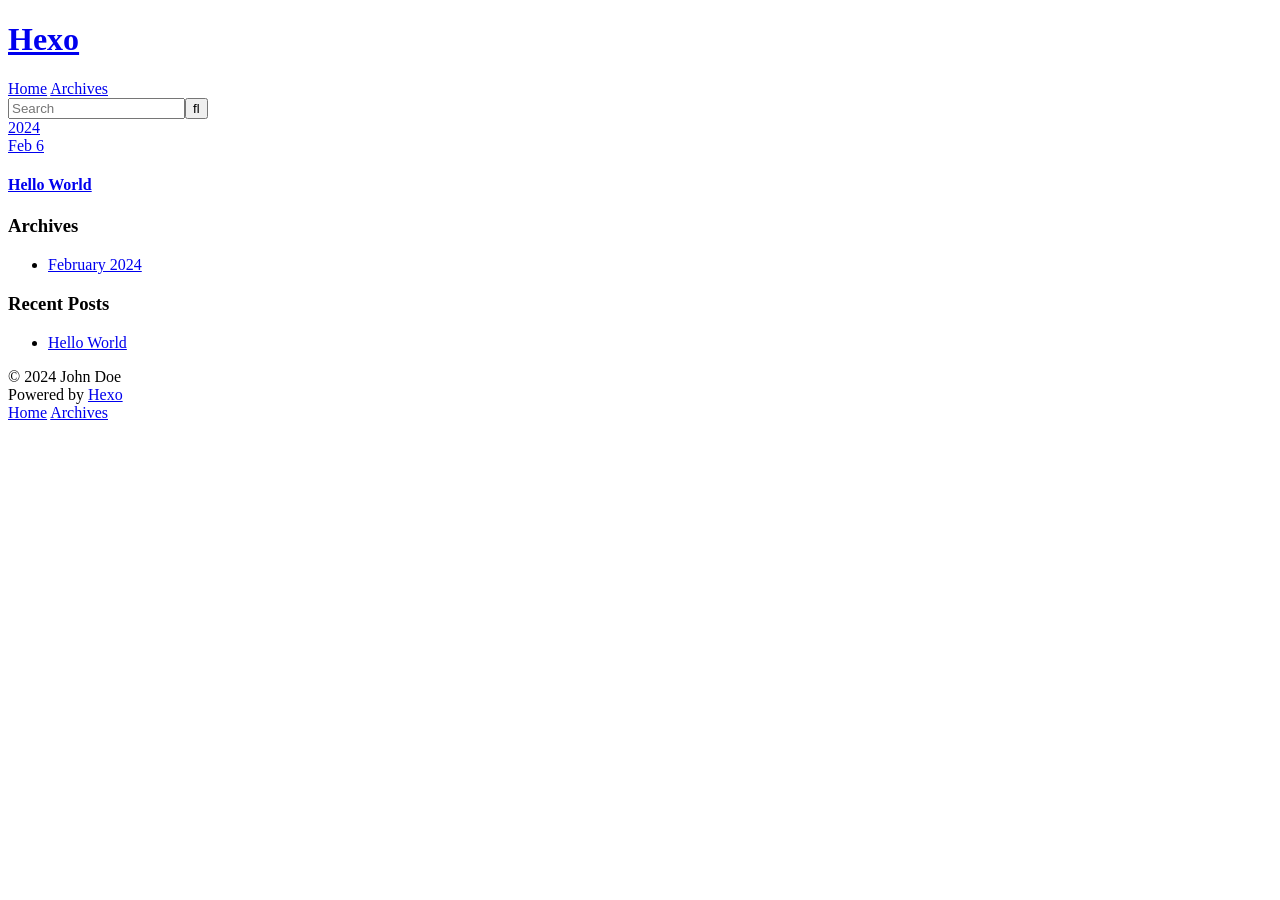
==== archives/index.html @ ec088d10 "Site updated: 2024-02-06 22:08:22" ====
<!DOCTYPE html>
<html>
<head>
  <meta charset="utf-8">
  
  
  <title>Archives | Hexo</title>
  <meta name="viewport" content="width=device-width, initial-scale=1, shrink-to-fit=no">
  <meta property="og:type" content="website">
<meta property="og:title" content="Hexo">
<meta property="og:url" content="http://example.com/archives/index.html">
<meta property="og:site_name" content="Hexo">
<meta property="og:locale" content="en_US">
<meta property="article:author" content="John Doe">
<meta name="twitter:card" content="summary">
  
    <link rel="alternate" href="/atom.xml" title="Hexo" type="application/atom+xml">
  
  
    <link rel="shortcut icon" href="/favicon.png">
  
  
  
<link rel="stylesheet" href="/css/style.css">

  
    
<link rel="stylesheet" href="/fancybox/jquery.fancybox.min.css">

  
  
<meta name="generator" content="Hexo 7.1.1"></head>

<body>
  <div id="container">
    <div id="wrap">
      <header id="header">
  <div id="banner"></div>
  <div id="header-outer" class="outer">
    <div id="header-title" class="inner">
      <h1 id="logo-wrap">
        <a href="/" id="logo">Hexo</a>
      </h1>
      
    </div>
    <div id="header-inner" class="inner">
      <nav id="main-nav">
        <a id="main-nav-toggle" class="nav-icon"><span class="fa fa-bars"></span></a>
        
          <a class="main-nav-link" href="/">Home</a>
        
          <a class="main-nav-link" href="/archives">Archives</a>
        
      </nav>
      <nav id="sub-nav">
        
        
          <a class="nav-icon" href="/atom.xml" title="RSS Feed"><span class="fa fa-rss"></span></a>
        
        <a class="nav-icon nav-search-btn" title="Search"><span class="fa fa-search"></span></a>
      </nav>
      <div id="search-form-wrap">
        <form action="//google.com/search" method="get" accept-charset="UTF-8" class="search-form"><input type="search" name="q" class="search-form-input" placeholder="Search"><button type="submit" class="search-form-submit">&#xF002;</button><input type="hidden" name="sitesearch" value="http://example.com"></form>
      </div>
    </div>
  </div>
</header>

      <div class="outer">
        <section id="main">
  
  
    
    
      
      
      <section class="archives-wrap">
        <div class="archive-year-wrap">
          <a href="/archives/2024" class="archive-year">2024</a>
        </div>
        <div class="archives">
    
    <article class="archive-article archive-type-post">
  <div class="archive-article-inner">
    <header class="archive-article-header">
      <a href="/2024/02/06/hello-world/" class="archive-article-date">
  <time class="dt-published" datetime="2024-02-06T13:09:57.554Z" itemprop="datePublished">Feb 6</time>
</a>
      
  
    <h1 itemprop="name">
      <a class="archive-article-title" href="/2024/02/06/hello-world/">Hello World</a>
    </h1>
  

    </header>
  </div>
</article>
  
  
    </div></section>
  


</section>
        
          <aside id="sidebar">
  
    

  
    

  
    
  
    
  <div class="widget-wrap">
    <h3 class="widget-title">Archives</h3>
    <div class="widget">
      <ul class="archive-list"><li class="archive-list-item"><a class="archive-list-link" href="/archives/2024/02/">February 2024</a></li></ul>
    </div>
  </div>


  
    
  <div class="widget-wrap">
    <h3 class="widget-title">Recent Posts</h3>
    <div class="widget">
      <ul>
        
          <li>
            <a href="/2024/02/06/hello-world/">Hello World</a>
          </li>
        
      </ul>
    </div>
  </div>

  
</aside>
        
      </div>
      <footer id="footer">
  
  <div class="outer">
    <div id="footer-info" class="inner">
      
      &copy; 2024 John Doe<br>
      Powered by <a href="https://hexo.io/" target="_blank">Hexo</a>
    </div>
  </div>
</footer>

    </div>
    <nav id="mobile-nav">
  
    <a href="/" class="mobile-nav-link">Home</a>
  
    <a href="/archives" class="mobile-nav-link">Archives</a>
  
</nav>
    


<script src="/js/jquery-3.6.4.min.js"></script>



  
<script src="/fancybox/jquery.fancybox.min.js"></script>




<script src="/js/script.js"></script>





  </div>
</body>
</html>
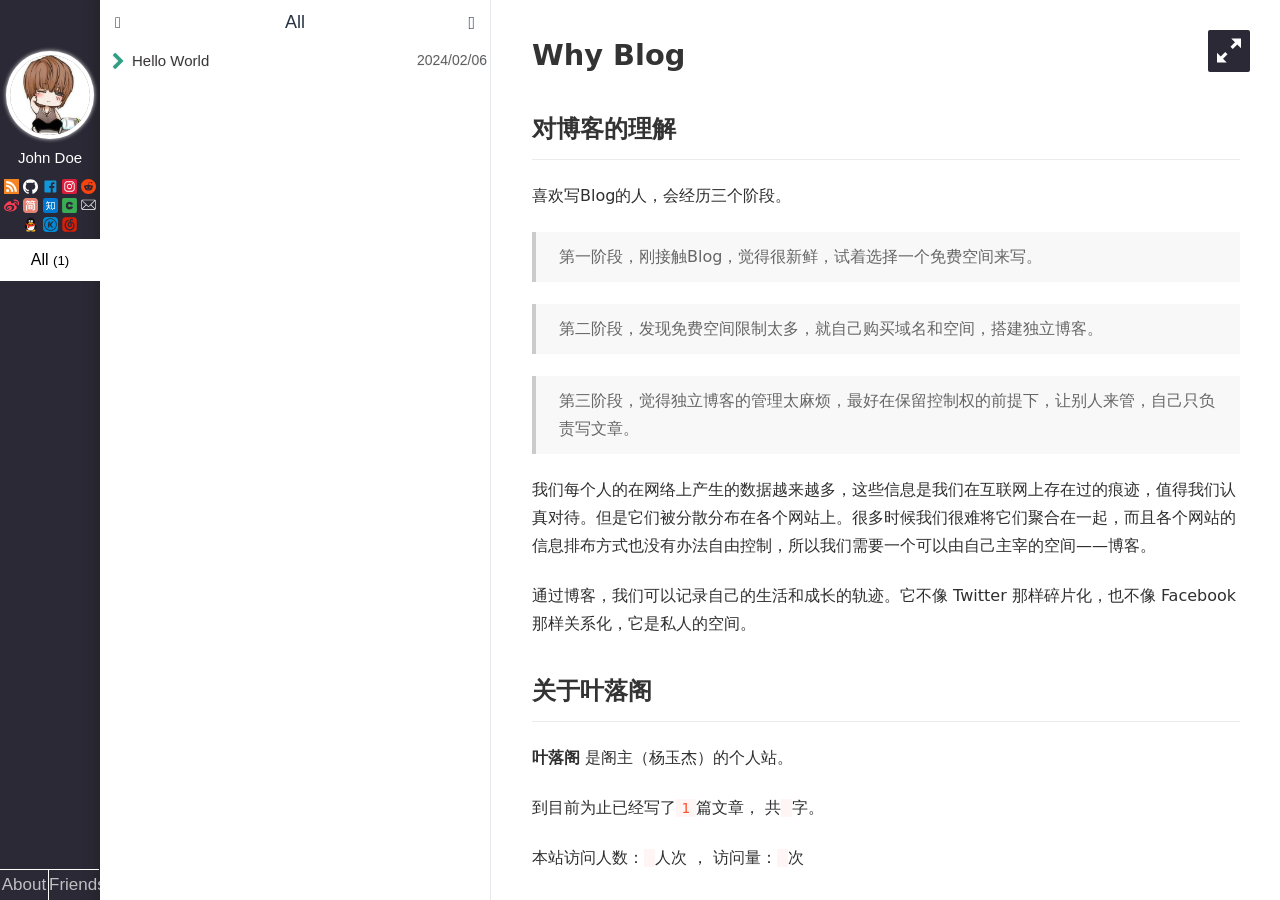
==== commit 42eb8961: "Site updated: 2024-02-10 23:17:44" ====
--- a/archives/index.html
+++ b/archives/index.html
@@ -2,184 +2,563 @@
 <html>
 <head>
   <meta charset="utf-8">
-  
-  
-  <title>Archives | Hexo</title>
-  <meta name="viewport" content="width=device-width, initial-scale=1, shrink-to-fit=no">
-  <meta property="og:type" content="website">
+  <title>Hexo</title>
+  <meta name="keywords" content="">
+  <meta name="description" content="Hexo">
+    <meta name="viewport" content="width=device-width, initial-scale=1, maximum-scale=1">
+<meta property="og:type" content="website">
 <meta property="og:title" content="Hexo">
-<meta property="og:url" content="http://example.com/archives/index.html">
+<meta property="og:url" content="http://example.com/index.html">
 <meta property="og:site_name" content="Hexo">
 <meta property="og:locale" content="en_US">
 <meta property="article:author" content="John Doe">
 <meta name="twitter:card" content="summary">
-  
-    <link rel="alternate" href="/atom.xml" title="Hexo" type="application/atom+xml">
-  
-  
-    <link rel="shortcut icon" href="/favicon.png">
-  
-  
-  
-<link rel="stylesheet" href="/css/style.css">
-
-  
-    
-<link rel="stylesheet" href="/fancybox/jquery.fancybox.min.css">
-
-  
-  
+
+
+<link rel="icon" href="/img/avatar.jpg">
+
+<link href="/css/style.css?v=1.1.0" rel="stylesheet">
+
+<link href="/css/hl_theme/atom-light.css?v=1.1.0" rel="stylesheet">
+
+<link href="//cdn.jsdelivr.net/npm/animate.css@4.1.0/animate.min.css" rel="stylesheet">
+
+<script src="//cdn.jsdelivr.net/npm/jquery@3.5.1/dist/jquery.min.js"></script>
+<script src="/js/titleTip.js?v=1.1.0" ></script>
+
+<script src="//cdn.jsdelivr.net/npm/highlightjs@9.16.2/highlight.pack.min.js"></script>
+<script>
+    hljs.initHighlightingOnLoad();
+</script>
+
+<script src="//cdn.jsdelivr.net/npm/nprogress@0.2.0/nprogress.min.js"></script>
+
+
+
+<script src="//cdn.jsdelivr.net/npm/jquery.cookie@1.4.1/jquery.cookie.min.js" ></script>
+
+<script src="/js/iconfont.js?v=1.1.0" ></script>
+
 <meta name="generator" content="Hexo 7.1.1"></head>
+<div style="display: none">
+  <input class="theme_disqus_on" value="false">
+  <input class="theme_preload_comment" value="">
+  <input class="theme_blog_path" value="">
+  <input id="theme_shortcut" value="true" />
+  <input id="theme_highlight_on" value="true" />
+  <input id="theme_code_copy" value="true" />
+</div>
+
+
 
 <body>
-  <div id="container">
-    <div id="wrap">
-      <header id="header">
-  <div id="banner"></div>
-  <div id="header-outer" class="outer">
-    <div id="header-title" class="inner">
-      <h1 id="logo-wrap">
-        <a href="/" id="logo">Hexo</a>
-      </h1>
-      
-    </div>
-    <div id="header-inner" class="inner">
-      <nav id="main-nav">
-        <a id="main-nav-toggle" class="nav-icon"><span class="fa fa-bars"></span></a>
-        
-          <a class="main-nav-link" href="/">Home</a>
-        
-          <a class="main-nav-link" href="/archives">Archives</a>
-        
-      </nav>
-      <nav id="sub-nav">
-        
-        
-          <a class="nav-icon" href="/atom.xml" title="RSS Feed"><span class="fa fa-rss"></span></a>
-        
-        <a class="nav-icon nav-search-btn" title="Search"><span class="fa fa-search"></span></a>
-      </nav>
-      <div id="search-form-wrap">
-        <form action="//google.com/search" method="get" accept-charset="UTF-8" class="search-form"><input type="search" name="q" class="search-form-input" placeholder="Search"><button type="submit" class="search-form-submit">&#xF002;</button><input type="hidden" name="sitesearch" value="http://example.com"></form>
-      </div>
-    </div>
-  </div>
-</header>
-
-      <div class="outer">
-        <section id="main">
-  
-  
-    
-    
-      
-      
-      <section class="archives-wrap">
-        <div class="archive-year-wrap">
-          <a href="/archives/2024" class="archive-year">2024</a>
-        </div>
-        <div class="archives">
-    
-    <article class="archive-article archive-type-post">
-  <div class="archive-article-inner">
-    <header class="archive-article-header">
-      <a href="/2024/02/06/hello-world/" class="archive-article-date">
-  <time class="dt-published" datetime="2024-02-06T13:09:57.554Z" itemprop="datePublished">Feb 6</time>
+<aside class="nav mobile">
+    <div class="nav-left">
+        <a href="/"
+   class="avatar_target">
+    <img class="avatar"
+         src="/img/avatar.jpg"/>
 </a>
-      
-  
-    <h1 itemprop="name">
-      <a class="archive-article-title" href="/2024/02/06/hello-world/">Hello World</a>
-    </h1>
-  
-
-    </header>
-  </div>
-</article>
-  
-  
-    </div></section>
-  
-
-
-</section>
-        
-          <aside id="sidebar">
-  
-    
-
-  
-    
-
-  
-    
-  
-    
-  <div class="widget-wrap">
-    <h3 class="widget-title">Archives</h3>
-    <div class="widget">
-      <ul class="archive-list"><li class="archive-list-item"><a class="archive-list-link" href="/archives/2024/02/">February 2024</a></li></ul>
-    </div>
-  </div>
-
-
-  
-    
-  <div class="widget-wrap">
-    <h3 class="widget-title">Recent Posts</h3>
-    <div class="widget">
-      <ul>
-        
-          <li>
-            <a href="/2024/02/06/hello-world/">Hello World</a>
-          </li>
-        
-      </ul>
-    </div>
-  </div>
-
-  
+<div class="author">
+    <span>John Doe</span>
+</div>
+
+<div class="icon">
+    
+        
+            <a title="rss"
+               href="/atom.xml"
+               target="_blank">
+                
+                    <svg class="iconfont-svg" aria-hidden="true">
+                        <use xlink:href="#icon-rss"></use>
+                    </svg>
+                
+            </a>
+        
+    
+        
+            <a title="github"
+               href="https://github.com/yelog"
+               target="_blank">
+                
+                    <svg class="iconfont-svg" aria-hidden="true">
+                        <use xlink:href="#icon-github"></use>
+                    </svg>
+                
+            </a>
+        
+    
+        
+            <a title="facebook"
+               href="https://www.facebook.com/faker.tops"
+               target="_blank">
+                
+                    <svg class="iconfont-svg" aria-hidden="true">
+                        <use xlink:href="#icon-facebook"></use>
+                    </svg>
+                
+            </a>
+        
+    
+        
+    
+        
+    
+        
+            <a title="instagram"
+               href="https://www.facebook.com/faker.tops"
+               target="_blank">
+                
+                    <svg class="iconfont-svg" aria-hidden="true">
+                        <use xlink:href="#icon-instagram"></use>
+                    </svg>
+                
+            </a>
+        
+    
+        
+            <a title="reddit"
+               href="https://www.reddit.com/user/yelog/"
+               target="_blank">
+                
+                    <svg class="iconfont-svg" aria-hidden="true">
+                        <use xlink:href="#icon-reddit"></use>
+                    </svg>
+                
+            </a>
+        
+    
+        
+            <a title="weibo"
+               href="http://weibo.com/u/2307534817"
+               target="_blank">
+                
+                    <svg class="iconfont-svg" aria-hidden="true">
+                        <use xlink:href="#icon-weibo"></use>
+                    </svg>
+                
+            </a>
+        
+    
+        
+            <a title="jianshu"
+               href="https://www.jianshu.com/u/ff56736de7cf"
+               target="_blank">
+                
+                    <svg class="iconfont-svg" aria-hidden="true">
+                        <use xlink:href="#icon-jianshu"></use>
+                    </svg>
+                
+            </a>
+        
+    
+        
+            <a title="zhihu"
+               href="https://www.zhihu.com/people/jaytp/activities"
+               target="_blank">
+                
+                    <svg class="iconfont-svg" aria-hidden="true">
+                        <use xlink:href="#icon-zhihu"></use>
+                    </svg>
+                
+            </a>
+        
+    
+        
+    
+        
+            <a title="oschina"
+               href="https://my.oschina.net/yelog"
+               target="_blank">
+                
+                    <svg class="iconfont-svg" aria-hidden="true">
+                        <use xlink:href="#icon-oschina"></use>
+                    </svg>
+                
+            </a>
+        
+    
+        
+    
+        
+            <a title="email"
+               href="mailto:jaytp@qq.com"
+               target="_blank">
+                
+                    <svg class="iconfont-svg" aria-hidden="true">
+                        <use xlink:href="#icon-email"></use>
+                    </svg>
+                
+            </a>
+        
+    
+        
+            <a title="qq"
+               href="http://wpa.qq.com/msgrd?v=3&uin=872336115&site=qq&menu=yes"
+               target="_blank">
+                
+                    <svg class="iconfont-svg" aria-hidden="true">
+                        <use xlink:href="#icon-qq"></use>
+                    </svg>
+                
+            </a>
+        
+    
+        
+            <a title="kugou"
+               href="https://www.kugou.com/"
+               target="_blank">
+                
+                    <svg class="iconfont-svg" aria-hidden="true">
+                        <use xlink:href="#icon-kugou"></use>
+                    </svg>
+                
+            </a>
+        
+    
+        
+            <a title="neteasemusic"
+               href="https://music.163.com/#/user/home?id=88151013"
+               target="_blank">
+                
+                    <svg class="iconfont-svg" aria-hidden="true">
+                        <use xlink:href="#icon-neteasemusic"></use>
+                    </svg>
+                
+            </a>
+        
+    
+</div>
+
+
+
+
+
+<ul>
+    <li>
+        <div class="all active" data-rel="All">All
+            
+                <small>(1)</small>
+            
+        </div>
+    </li>
+    
+</ul>
+<div class="left-bottom">
+    <div class="menus">
+        
+            
+            
+            
+    </div>
+    <div>
+        
+            <a class="about  hasFriend  site_url"
+               
+               href="/about">About</a>
+        
+        <a style="width: 50%"
+                
+                                           class="friends">Friends</a>
+        
+    </div>
+</div>
+<input type="hidden" id="yelog_site_posts_number" value="1">
+
+<div style="display: none">
+    <span id="busuanzi_value_site_uv"></span>
+    <span id="busuanzi_value_site_pv"></span>
+</div>
+
+    </div>
+    <div class="nav-right">
+        <div class="friends-area">
+    <div class="friends-title">
+        Links
+        <i class="iconfont icon-left"></i>
+    </div>
+    <div class="friends-content">
+        <ul>
+            
+            <li><a target="_blank" href="http://yelog.org/">叶落阁</a></li>
+            
+        </ul>
+    </div>
+</div>
+        <div class="title-list">
+    <div class="right-top">
+        <div id="default-panel">
+            <i class="iconfont icon-search" data-title="搜索 快捷键 i"></i>
+            <div class="right-title">All</div>
+            <i class="iconfont icon-file-tree" data-title="切换到大纲视图 快捷键 w"></i>
+        </div>
+        <div id="search-panel">
+            <i class="iconfont icon-left" data-title="返回"></i>
+            <input id="local-search-input" autocomplete="off"/>
+            <label class="border-line" for="input"></label>
+            <i class="iconfont icon-case-sensitive" data-title="大小写敏感"></i>
+            <i class="iconfont icon-tag" data-title="标签"></i>
+        </div>
+        <div id="outline-panel" style="display: none">
+            <div class="right-title">大纲</div>
+            <i class="iconfont icon-list" data-title="切换到文章列表"></i>
+        </div>
+    </div>
+
+    <div class="tags-list">
+    <input id="tag-search" />
+    <div class="tag-wrapper">
+        
+    </div>
+
+</div>
+
+    
+    <nav id="title-list-nav">
+        
+        
+        <a  class="All "
+           href="/2024/02/06/hello-world/"
+           data-tag=""
+           data-author="" >
+            <span class="post-title" title="Hello World">Hello World</span>
+            <span class="post-date" title="2024-02-06 21:09:57">2024/02/06</span>
+        </a>
+        
+        <div id="no-item-tips">
+
+        </div>
+    </nav>
+    <div id="outline-list">
+    </div>
+</div>
+
+    </div>
+    <div class="hide-list">
+        <div class="semicircle" data-title="切换全屏 快捷键 s">
+            <div class="brackets first"><</div>
+            <div class="brackets">&gt;</div>
+        </div>
+    </div>
 </aside>
-        
-      </div>
-      <footer id="footer">
-  
-  <div class="outer">
-    <div id="footer-info" class="inner">
-      
-      &copy; 2024 John Doe<br>
-      Powered by <a href="https://hexo.io/" target="_blank">Hexo</a>
-    </div>
-  </div>
-</footer>
-
-    </div>
-    <nav id="mobile-nav">
-  
-    <a href="/" class="mobile-nav-link">Home</a>
-  
-    <a href="/archives" class="mobile-nav-link">Archives</a>
-  
-</nav>
-    
-
-
-<script src="/js/jquery-3.6.4.min.js"></script>
-
-
-
-  
-<script src="/fancybox/jquery.fancybox.min.js"></script>
-
-
-
-
-<script src="/js/script.js"></script>
-
-
-
-
-
-  </div>
+<div id="post" class="index">
+    <div class="pjax">
+        <article class="index">
+            <div class="toc-ref">
+    
+        <ol class="toc"><li class="toc-item toc-level-1"><a class="toc-link" href="#Why-Blog"><span class="toc-text">Why Blog</span></a><ol class="toc-child"><li class="toc-item toc-level-2"><a class="toc-link" href="#%E5%AF%B9%E5%8D%9A%E5%AE%A2%E7%9A%84%E7%90%86%E8%A7%A3"><span class="toc-text">对博客的理解</span></a></li><li class="toc-item toc-level-2"><a class="toc-link" href="#%E5%85%B3%E4%BA%8E%E5%8F%B6%E8%90%BD%E9%98%81"><span class="toc-text">关于叶落阁</span></a></li><li class="toc-item toc-level-2"><a class="toc-link" href="#%E5%8D%9A%E5%AE%A2%E5%B9%B3%E5%8F%B0"><span class="toc-text">博客平台</span></a></li></ol></li></ol>
+    
+<style>
+    .left-col .switch-btn,
+    .left-col .switch-area {
+        display: none;
+    }
+    .toc-level-3 i,
+    .toc-level-3 ol {
+        display: none !important;
+    }
+</style>
+</div>
+            <h1 id="Why-Blog"><a href="#Why-Blog" class="headerlink" title="Why Blog"></a>Why Blog</h1><h2 id="对博客的理解"><a href="#对博客的理解" class="headerlink" title="对博客的理解"></a>对博客的理解</h2><p>喜欢写Blog的人，会经历三个阶段。</p>
+<blockquote>
+<p>第一阶段，刚接触Blog，觉得很新鲜，试着选择一个免费空间来写。</p>
+</blockquote>
+<blockquote>
+<p>第二阶段，发现免费空间限制太多，就自己购买域名和空间，搭建独立博客。</p>
+</blockquote>
+<blockquote>
+<p>第三阶段，觉得独立博客的管理太麻烦，最好在保留控制权的前提下，让别人来管，自己只负责写文章。</p>
+</blockquote>
+<p>我们每个人的在网络上产生的数据越来越多，这些信息是我们在互联网上存在过的痕迹，值得我们认真对待。但是它们被分散分布在各个网站上。很多时候我们很难将它们聚合在一起，而且各个网站的信息排布方式也没有办法自由控制，所以我们需要一个可以由自己主宰的空间——博客。</p>
+<p>通过博客，我们可以记录自己的生活和成长的轨迹。它不像 Twitter 那样碎片化，也不像 Facebook 那样关系化，它是私人的空间。</p>
+<h2 id="关于叶落阁"><a href="#关于叶落阁" class="headerlink" title="关于叶落阁"></a>关于叶落阁</h2><p><strong>叶落阁</strong> 是阁主（杨玉杰）的个人站。</p>
+<p>到目前为止已经写了<code class="article_number"></code>篇文章， 共<code class="site_word_count"></code>字。</p>
+<p>本站访问人数：<code class="site_uv"></code>人次 ， 访问量：<code class="site_pv"></code>次</p>
+<h2 id="博客平台"><a href="#博客平台" class="headerlink" title="博客平台"></a>博客平台</h2><p>这个博客通过 <a target="_blank" rel="noopener" href="https://hexo.io/">Hexo</a> 生成，部署在 <a target="_blank" rel="noopener" href="https://pages.github.com/">GitHub Pages</a>主题 <a target="_blank" rel="noopener" href="https://github.com/yelog/hexo-theme-3-hexo">3-hexo</a> 已经在github上开源</p>
+<p><code>3-hexo</code> 主题使用交流可以加 Q群: <a target="_blank" href="//shang.qq.com/wpa/qunwpa?idkey=e8cf083cc097141eaf323396f1766809b8e90ff00c67bb441898f672892f6904"><img data-ignore border="0" src="//pub.idqqimg.com/wpa/images/group.png" alt="3-hexo使用交流" title="3-hexo使用交流"></a></p>
+<p>主要功能：</p>
+<ul>
+<li>搜索支持文章标题、标签(#标签)、作者(@作者)</li>
+<li>pad&#x2F;手机等移动端适配</li>
+<li>页面全局快捷键 <a target="_blank" rel="noopener" href='http://yelog.org/2017/03/24/3-hexo-shortcuts/'>3-hexo快捷键说明</a></li>
+</ul>
+
+        </article>
+        
+        <p>
+            <a  class="dashang" onclick="dashangToggle()">赏</a>
+        </p>
+        
+        
+    </div>
+    <div class="copyright">
+        <p class="footer-entry">
+    ©2016-2020 Yelog
+</p>
+<p class="footer-entry">Built with <a href="https://hexo.io/" target="_blank">Hexo</a> and <a href="https://github.com/yelog/hexo-theme-3-hexo" target="_blank">3-hexo</a> theme</p>
+
+    </div>
+</div>
+<div class="full-toc">
+    <button class="full" data-title="切换全屏 快捷键 s"><span class="min mobile"></span></button>
+<a class="" id="rocket" ></a>
+
+</div>
+
+<div class="hide_box" onclick="dashangToggle()"></div>
+<div class="shang_box">
+    <a class="shang_close"  onclick="dashangToggle()">×</a>
+    <div class="shang_tit">
+        <p>Help us with donation</p>
+    </div>
+    <div class="shang_payimg">
+        <div class="pay_img">
+            <img src="/img/alipay.jpg" class="alipay" title="扫码支持">
+            <img src="/img/weixin.jpg" class="weixin" title="扫码支持">
+        </div>
+    </div>
+    <div class="shang_payselect">
+        <span><label><input type="radio" name="pay" checked value="alipay">alipay</label></span><span><label><input type="radio" name="pay" value="weixin">weixin</label></span>
+    </div>
+</div>
+
+
 </body>
-</html>+<script src="/js/jquery.pjax.js?v=1.1.0" ></script>
+
+<script src="/js/script.js?v=1.1.0" ></script>
+<script>
+    var img_resize = 'default';
+    function initArticle() {
+        /*渲染对应的表格样式*/
+        
+            $("#post .pjax table").addClass("green_title");
+        
+
+        /*渲染打赏样式*/
+        
+        $("input[name=pay]").on("click", function () {
+            if($("input[name=pay]:checked").val()=="weixin"){
+                $(".shang_box .shang_payimg .pay_img").addClass("weixin_img");
+            } else {
+                $(".shang_box .shang_payimg .pay_img").removeClass("weixin_img");
+            }
+        })
+        
+
+        /*高亮代码块行号*/
+        
+
+        /*访问数量*/
+        
+        $.getScript("//busuanzi.ibruce.info/busuanzi/2.3/busuanzi.pure.mini.js");
+        
+
+        /*代码高亮，行号对齐*/
+        $('.pre-numbering').css('line-height',$('.has-numbering').css('line-height'));
+
+        
+        
+    }
+
+    /*打赏页面隐藏与展示*/
+    
+    function dashangToggle() {
+        $(".shang_box").fadeToggle();
+        $(".hide_box").fadeToggle();
+    }
+    
+
+</script>
+
+<!--加入行号的高亮代码块样式-->
+
+<!--自定义样式设置-->
+<style>
+    
+    
+    .nav {
+        width: 542px;
+    }
+    .nav.fullscreen {
+        margin-left: -542px;
+    }
+    .nav-left {
+        width: 120px;
+    }
+    
+    
+    @media screen and (max-width: 1468px) {
+        .nav {
+            width: 492px;
+        }
+        .nav.fullscreen {
+            margin-left: -492px;
+        }
+        .nav-left {
+            width: 100px;
+        }
+    }
+    
+    
+    @media screen and (max-width: 1024px) {
+        .nav {
+            width: 492px;
+            margin-left: -492px
+        }
+        .nav.fullscreen {
+            margin-left: 0;
+        }
+    }
+    
+    @media screen and (max-width: 426px) {
+        .nav {
+            width: 100%;
+        }
+        .nav-left {
+            width: 100%;
+        }
+    }
+    
+    
+    .nav-right .title-list nav a .post-title, .nav-right .title-list #local-search-result a .post-title {
+        color: #383636;
+    }
+    
+    
+    .nav-right .title-list nav a .post-date, .nav-right .title-list #local-search-result a .post-date {
+        color: #5e5e5f;
+    }
+    
+    
+    .nav-right nav a.hover, #local-search-result a.hover{
+        background-color: #e2e0e0;
+    }
+    
+    
+
+    /*列表样式*/
+    
+
+    /* 背景图样式 */
+    
+    
+
+
+    /*引用块样式*/
+    
+
+    /*文章列表背景图*/
+    
+
+    
+</style>
+
+
+
+
+
+
+
+</html>
--- a/css/style.css
+++ b/css/style.css
@@ -0,0 +1,2062 @@
+#comments {
+  padding: 2.5em;
+  background: #fff;
+}
+#comments .comment-bar {
+  display: block;
+  cursor: pointer;
+  background: rgba(255,255,255,0.3);
+  padding: 0.5rem;
+  -webkit-box-shadow: 3px 2px 8px rgba(0,0,0,0.07);
+  box-shadow: 3px 2px 8px rgba(0,0,0,0.07);
+  text-align: center;
+  font-size: 2rem;
+}
+#comments .comment-bar a {
+  display: inline-block;
+  width: 3em;
+  text-decoration: none;
+  outline-width: 0;
+  color: #258fb8;
+  outline: none;
+}
+#comments .comment-bar a .fa.pulse {
+  -webkit-animation-name: pulse;
+  animation-name: pulse;
+}
+#comments .comment-bar a .fa.animated {
+  -webkit-animation-duration: 1s;
+  animation-duration: 1s;
+  -webkit-animation-fill-mode: both;
+  animation-fill-mode: both;
+}
+#comments .comment-bar a .fa.animated.infinite {
+  -webkit-animation-iteration-count: infinite;
+  animation-iteration-count: infinite;
+}
+#comments .comment-bar a .fa:before {
+  content: "\f27b";
+}
+#comments .comment-bar a .fa.fa-spinner {
+  display: none;
+}
+.shang_box {
+  width: 540px;
+  height: 450px;
+  padding: 10px;
+  background-color: #3f3f3f;
+  -webkit-border-radius: 10px;
+  border-radius: 10px;
+  position: fixed;
+  z-index: 41;
+  left: 50%;
+  top: 50%;
+  margin-left: -280px;
+  margin-top: -225px;
+  border: 1px dotted #000;
+  display: none;
+}
+.shang_box .shang_close {
+  position: absolute;
+  display: inline-block;
+  font-weight: 200;
+  font-size: 50px;
+  right: 19px;
+  outline: none;
+  text-shadow: none;
+  color: #4094c7;
+}
+.shang_box .shang_tit {
+  width: 100%;
+  font-family: Roboto, "Roboto", serif;
+  height: 75px;
+  text-align: center;
+  line-height: 66px;
+  color: #fff;
+  font-size: 30px;
+  margin-top: 7px;
+  margin-right: 2px;
+}
+.shang_box .shang_payimg {
+  width: 255px;
+  height: 255px;
+  padding: 10px;
+  border: 6px solid #4094c7;
+  margin: 0 auto;
+  -webkit-border-radius: 3px;
+  border-radius: 3px;
+  overflow: hidden;
+}
+.shang_box .shang_payimg .pay_img {
+  width: 535px;
+  vertical-align: middle;
+  transition: margin-left 0.5s;
+}
+.shang_box .shang_payimg .pay_img.weixin_img {
+  margin-left: -280px;
+}
+.shang_box .shang_payimg .pay_img img {
+  width: 255px;
+}
+.shang_box .shang_payimg .pay_img img.weixin {
+  margin: auto 0 auto 16px;
+  display: block;
+  float: right;
+}
+.shang_box .shang_payselect {
+  font-size: 20px;
+  color: #fff;
+  text-align: center;
+  margin: 0 auto;
+  margin-top: 20px;
+  height: 60px;
+  width: 320px;
+}
+.shang_box .shang_payselect input[type=radio],
+.shang_box .shang_payselect label {
+  cursor: pointer;
+}
+.hide_box {
+  z-index: 40;
+  background: #000;
+  opacity: 0.5;
+  -moz-opacity: 0.5;
+  left: 0;
+  top: 0;
+  bottom: 0;
+  right: 0;
+  height: 100%;
+  width: 100%;
+  position: fixed;
+  display: none;
+}
+@-webkit-keyframes fadeIns {
+  from {
+    -webkit-transform: translateY(30px);
+    opacity: 0;
+  }
+  to {
+    -webkit-transform: translateY(0);
+    opacity: 1;
+  }
+}
+@-moz-keyframes fadeIns {
+  from {
+    -moz-transform: translateY(30px);
+    opacity: 0;
+  }
+  to {
+    -moz-transform: translateY(0);
+    opacity: 1;
+  }
+}
+@-ms-keyframes fadeIns {
+  from {
+    -ms-transform: translateY(30px);
+    opacity: 0;
+  }
+  to {
+    -ms-transform: translateY(0);
+    opacity: 1;
+  }
+}
+@-o-keyframes fadeIns {
+  from {
+    -o-transform: translateY(30px);
+    opacity: 0;
+  }
+  to {
+    -o-transform: translateY(0);
+    opacity: 1;
+  }
+}
+@-webkit-keyframes fadeOuts {
+  from {
+    -webkit-transform: translateY(0);
+    opacity: 1;
+  }
+  to {
+    -webkit-transform: translateY(-30px);
+    opacity: 0;
+  }
+}
+@-moz-keyframes fadeOuts {
+  from {
+    -moz-transform: translateY(0);
+    opacity: 1;
+  }
+  to {
+    -moz-transform: translateY(-30px);
+    opacity: 0;
+  }
+}
+@-ms-keyframes fadeOuts {
+  from {
+    -ms-transform: translateY(0);
+    opacity: 1;
+  }
+  to {
+    -ms-transform: translateY(-30px);
+    opacity: 0;
+  }
+}
+@-o-keyframes fadeOuts {
+  from {
+    -o-transform: translateY(0);
+    opacity: 1;
+  }
+  to {
+    -o-transform: translateY(-30px);
+    opacity: 0;
+  }
+}
+@-moz-keyframes fadeIns {
+  from {
+    transform: translateY(30px);
+    opacity: 0;
+  }
+  to {
+    transform: translateY(0);
+    opacity: 1;
+  }
+}
+@-webkit-keyframes fadeIns {
+  from {
+    transform: translateY(30px);
+    opacity: 0;
+  }
+  to {
+    transform: translateY(0);
+    opacity: 1;
+  }
+}
+@-o-keyframes fadeIns {
+  from {
+    transform: translateY(30px);
+    opacity: 0;
+  }
+  to {
+    transform: translateY(0);
+    opacity: 1;
+  }
+}
+@keyframes fadeIns {
+  from {
+    transform: translateY(30px);
+    opacity: 0;
+  }
+  to {
+    transform: translateY(0);
+    opacity: 1;
+  }
+}
+@-moz-keyframes fadeOuts {
+  from {
+    transform: translateY(0);
+    opacity: 1;
+  }
+  to {
+    transform: translateY(-30px);
+    opacity: 0;
+  }
+}
+@-webkit-keyframes fadeOuts {
+  from {
+    transform: translateY(0);
+    opacity: 1;
+  }
+  to {
+    transform: translateY(-30px);
+    opacity: 0;
+  }
+}
+@-o-keyframes fadeOuts {
+  from {
+    transform: translateY(0);
+    opacity: 1;
+  }
+  to {
+    transform: translateY(-30px);
+    opacity: 0;
+  }
+}
+@keyframes fadeOuts {
+  from {
+    transform: translateY(0);
+    opacity: 1;
+  }
+  to {
+    transform: translateY(-30px);
+    opacity: 0;
+  }
+}
+@font-face {
+  font-family: 'icomoon';
+  src: url("fonts/icomoon.eot?ul7tfk");
+  src: url("fonts/icomoon.eot?ul7tfk#iefix") format('embedded-opentype'), url("fonts/icomoon.ttf?ul7tfk") format('truetype'), url("fonts/icomoon.woff?ul7tfk") format('woff'), url("fonts/icomoon.svg?ul7tfk#icomoon") format('svg');
+  font-weight: normal;
+  font-style: normal;
+}
+.article .article-meta .date:before,
+.nav-right nav a:before,
+#local-search-result a:before,
+.nav-right form .cross:before,
+.full-toc .full .min:before,
+.full-toc .full .max:before,
+.full-toc .post-toc-menu .post-toc-menu-icons:before,
+.nav-left .icon a:before,
+#post .pjax article .article-meta .top:before,
+.article .article-meta .author:before,
+.full-toc #rocket:before,
+.full-toc #rocket:after,
+.nav-right .back-title-list:before {
+  margin-right: 0.2em;
+  font-family: 'icomoon' !important;
+  speak: none;
+  font-style: normal;
+  font-weight: normal;
+  font-variant: normal;
+  text-transform: none;
+  line-height: 1;
+  -webkit-font-smoothing: antialiased;
+}
+@font-face {
+  font-family: 'iconfont'; /* project id 236002 */
+  src: url("//at.alicdn.com/t/font_236002_600u3zzht94.eot");
+  src: url("//at.alicdn.com/t/font_236002_600u3zzht94.eot?#iefix") format('embedded-opentype'), url("//at.alicdn.com/t/font_236002_600u3zzht94.woff2") format('woff2'), url("//at.alicdn.com/t/font_236002_600u3zzht94.woff") format('woff'), url("//at.alicdn.com/t/font_236002_600u3zzht94.ttf") format('truetype'), url("//at.alicdn.com/t/font_236002_600u3zzht94.svg#iconfont") format('svg');
+}
+.iconfont {
+  font-family: "iconfont", "custom-iconfont" !important;
+  font-size: 16px;
+  font-style: normal;
+  -webkit-font-smoothing: antialiased;
+  -moz-osx-font-smoothing: grayscale;
+}
+.icon-clock:before {
+  content: "\e787";
+}
+.icon-search:before {
+  content: "\e60f";
+}
+.icon-email:before {
+  content: "\e665";
+}
+.icon-cancle:before {
+  content: "\e602";
+}
+.icon-right:before {
+  content: "\e65b";
+}
+.icon-tag:before {
+  content: "\e603";
+}
+.icon-rss:before {
+  content: "\e611";
+}
+.icon-csdn:before {
+  content: "\e601";
+}
+.icon-juejin:before {
+  content: "\e605";
+}
+.icon-twitter:before {
+  content: "\e659";
+}
+.icon-github:before {
+  content: "\e600";
+}
+.icon-jianshu:before {
+  content: "\e68a";
+}
+.icon-zhihu:before {
+  content: "\e6c2";
+}
+.icon-facebook:before {
+  content: "\e604";
+}
+.icon-linkedin:before {
+  content: "\e64d";
+}
+.icon-instagram:before {
+  content: "\e66c";
+}
+.icon-weibo:before {
+  content: "\e698";
+}
+.icon-oschina:before {
+  content: "\e606";
+}
+.icon-reddit:before {
+  content: "\e60c";
+}
+.icon-qq:before {
+  content: "\e626";
+}
+.icon-kugou:before {
+  content: "\e6ce";
+}
+.icon-file-tree:before {
+  content: "\e6a6";
+}
+.icon-left:before {
+  content: "\e624";
+}
+.icon-list:before {
+  content: "\e619";
+}
+.icon-category:before {
+  content: "\e62c";
+}
+.icon-tag:before {
+  content: "\e7a3";
+}
+.icon-case-sensitive:before {
+  content: "\e612";
+}
+.neteasemusic:before {
+  content: "\e607";
+}
+.iconfont-svg {
+  width: 1em;
+  height: 1em;
+  vertical-align: -0.15em;
+  fill: currentColor;
+  overflow: hidden;
+}
+.full-toc .full {
+  display: block;
+  position: fixed;
+  top: 30px;
+  right: 40px;
+  z-index: 31;
+  width: 42px;
+  height: 42px;
+  padding: 0;
+  background: transparent;
+  border: none;
+  border-radius: 2px;
+  outline: none;
+  overflow: hidden;
+  cursor: pointer;
+}
+.full-toc .full .min,
+.full-toc .full .max {
+  transform: translateX(50%);
+  padding-top: 9px;
+  display: block;
+  width: 200%;
+  height: 42px;
+  margin-left: -100%;
+  font-size: 24px;
+  line-height: 42px;
+  color: #fff;
+  background: #2a2935;
+  overflow: hidden;
+}
+.full-toc .full .min:before {
+  float: left;
+  width: 50%;
+  content: "\e98b";
+}
+.full-toc .full .max:before {
+  float: left;
+  width: 50%;
+  content: "\e98c";
+}
+.full-toc #rocket {
+  position: fixed;
+  bottom: 30px;
+  top: auto;
+  right: 20px;
+  font-size: 40px;
+  z-index: 21;
+  display: none;
+  opacity: 0;
+  transition: opacity 0.8s, bottom 0.8s;
+}
+.full-toc #rocket:hover {
+  opacity: 1;
+}
+.full-toc #rocket:hover::before {
+  color: #449fdb;
+}
+.full-toc #rocket:before {
+  content: "\e900";
+  position: absolute;
+  bottom: 0;
+  right: -4px;
+  transition: color 0.5s;
+}
+.full-toc #rocket.launch {
+  bottom: 450px;
+  opacity: 0;
+}
+.full-toc #rocket.launch:before {
+  content: "\e900";
+  position: absolute;
+  bottom: 0;
+  right: -4px;
+  color: #449fdb;
+}
+.full-toc #rocket.launch:after {
+  content: "\e9a9";
+  position: absolute;
+  right: 9px;
+  bottom: -16px;
+  font-size: 21px;
+  color: #f00;
+}
+.nav-left {
+  width: 120px;
+  height: 100%;
+  background: #2a2935;
+  box-shadow: inset -15px 0 15px -15px #222;
+  float: left;
+  position: relative;
+  -webkit-user-select: none;
+  -moz-user-select: none;
+  -ms-user-select: none;
+  -o-user-select: none;
+  user-select: none;
+}
+.nav-left .avatar {
+  width: 100px;
+  height: 100px;
+  margin: 55px auto 15px;
+  border-radius: 50%;
+  box-shadow: 0 0 0 4px #fff, 0 0 4px 4px #eee;
+  background-repeat: no-repeat;
+  background-size: 100px 100px;
+  display: block;
+}
+.nav-left .avatar:hover {
+  -webkit-animation: rubberBand 1s;
+  animation: rubberBand 1s;
+}
+.nav-left .author {
+  text-align: center;
+  height: 27px;
+  color: #fff;
+}
+.nav-left .more-menus {
+  display: none;
+}
+.nav-left .icon {
+  text-align: center;
+  margin: 0 auto 5px;
+}
+.nav-left .icon a {
+  color: #fff;
+  line-height: 19px;
+}
+.nav-left .icon a:hover {
+  color: #309e85;
+}
+.nav-left ul {
+  margin: 0;
+  padding: 0;
+  font-size: 17px;
+  border-top: 1px solid #fff;
+  list-style: none;
+  overflow-y: auto;
+}
+.nav-left ul.sub {
+  transition: height 0.3s, border-top 0.3s;
+  border-left: solid 2px #f00;
+  overflow-y: hidden;
+}
+.nav-left ul.sub.hide {
+  height: 0 !important;
+  border-top: hidden;
+}
+.nav-left ul.sub li {
+  line-height: 25px;
+  font-size: 14px;
+}
+.nav-left ul.sub li:last-child {
+  border-bottom: hidden;
+}
+.nav-left ul.sub li>div {
+  height: 25px;
+}
+.nav-left ul li {
+  line-height: 40px;
+  text-align: center;
+  border-bottom: 1px solid #fff;
+  cursor: pointer;
+}
+.nav-left ul li>div {
+  height: 40px;
+  color: rgba(255,255,255,0.7);
+  position: relative;
+  white-space: nowrap;
+  overflow: hidden;
+  z-index: 1;
+}
+.nav-left ul li>div::after {
+  content: "";
+  position: absolute;
+  transition: all 0.15s linear;
+  top: 0;
+  left: 0;
+  width: 0;
+  height: 100%;
+  background: #fff;
+  z-index: -1;
+}
+.nav-left ul li>div:hover {
+  color: #f7f7f7;
+}
+.nav-left ul li>div:hover:after {
+  width: 5px;
+}
+.nav-left ul li>div.active {
+  color: #020202;
+}
+.nav-left ul li>div.active:after {
+  width: 100%;
+}
+.nav-left ul li>div>.fold {
+  left: 4px;
+  font-size: 0.7em;
+  position: absolute;
+  transition: transform 0.3s;
+}
+.nav-left ul li>div>.fold.unfold {
+  transform: rotate(90deg);
+}
+.nav-left .left-bottom {
+  position: absolute;
+  display: table;
+  border-collapse: collapse;
+  bottom: 0;
+  width: 100%;
+  font-size: 0;
+  color: rgba(255,255,255,0.7);
+}
+.nav-left .left-bottom a {
+  font-size: 17px;
+  display: table-cell;
+  height: 30px;
+  text-align: center;
+  vertical-align: middle;
+  border-top: 1px solid #fff;
+  width: 100%;
+  line-height: 30px;
+}
+.nav-left .left-bottom a.about {
+  display: inline-block;
+}
+.nav-left .left-bottom a.about.hasFriend {
+  border-right: 1px solid #fff;
+  width: calc(49% - 1px);
+}
+.nav-left .left-bottom a.friends {
+  display: inline-block;
+}
+.nav-left .left-bottom a.dynamic-menu {
+  display: block;
+}
+.nav-right {
+  width: 420px;
+  height: 100%;
+  background: #fff;
+  border-right: 1px solid #e5e8ec;
+  overflow: hidden;
+  float: left;
+  position: relative;
+  -webkit-user-select: none;
+  -moz-user-select: none;
+  -ms-user-select: none;
+  -o-user-select: none;
+  user-select: none;
+}
+.nav-right .title-list {
+  margin-left: 0;
+  transition: margin-left 0.5s;
+}
+.nav-right .title-list.friend {
+  margin-left: 421px;
+}
+.nav-right .title-list .right-top {
+  height: 45px;
+  position: absolute;
+  top: 0;
+  width: 100%;
+  font-size: 15px;
+}
+.nav-right .title-list .right-top #default-panel,
+.nav-right .title-list .right-top #outline-panel {
+  text-align: center;
+  height: 45px;
+}
+.nav-right .title-list .right-top #default-panel .right-title,
+.nav-right .title-list .right-top #outline-panel .right-title {
+  height: 45px;
+  line-height: 45px;
+  font-size: 18px;
+}
+.nav-right .title-list .right-top #default-panel .iconfont,
+.nav-right .title-list .right-top #outline-panel .iconfont {
+  position: absolute;
+  top: 50%;
+  transform: translate(0, -50%);
+  cursor: pointer;
+  font-size: 16px;
+}
+.nav-right .title-list .right-top #default-panel .iconfont.icon-search,
+.nav-right .title-list .right-top #outline-panel .iconfont.icon-search {
+  left: 15px;
+}
+.nav-right .title-list .right-top #default-panel .iconfont.icon-search.active,
+.nav-right .title-list .right-top #outline-panel .iconfont.icon-search.active {
+  color: #007fff;
+}
+.nav-right .title-list .right-top #default-panel .iconfont.icon-file-tree,
+.nav-right .title-list .right-top #outline-panel .iconfont.icon-file-tree {
+  right: 15px;
+  font-size: 18px;
+}
+.nav-right .title-list .right-top #default-panel .iconfont.icon-list,
+.nav-right .title-list .right-top #outline-panel .iconfont.icon-list {
+  right: 15px;
+}
+.nav-right .title-list .right-top #search-panel {
+  height: 45px;
+  line-height: 45px;
+  display: none;
+}
+.nav-right .title-list .right-top #search-panel .iconfont {
+  position: absolute;
+  top: 50%;
+  transform: translate(0, -50%);
+  cursor: pointer;
+}
+.nav-right .title-list .right-top #search-panel .iconfont.icon-left {
+  left: 15px;
+}
+.nav-right .title-list .right-top #search-panel .iconfont.icon-case-sensitive {
+  right: 50px;
+}
+.nav-right .title-list .right-top #search-panel .iconfont.icon-case-sensitive:hover::before,
+.nav-right .title-list .right-top #search-panel .iconfont.icon-case-sensitive.active:before {
+  background: #bfbcbc;
+  padding: 1px;
+  border: 1px solid #979696;
+}
+.nav-right .title-list .right-top #search-panel .iconfont.icon-tag {
+  right: 15px;
+}
+.nav-right .title-list .right-top #search-panel #local-search-input {
+  font-size: 18px;
+  color: #333;
+  height: 32px;
+  width: calc(100% - 90px);
+  margin: auto 45px auto 45px;
+  border: none;
+  border-bottom: 1px solid #e5e8ec;
+  outline: none;
+}
+.nav-right .title-list .right-top #search-panel #local-search-input:focus + .border-line {
+  width: calc(100% - 90px);
+}
+.nav-right .title-list .right-top #search-panel .border-line {
+  position: absolute;
+  left: 45px;
+  right: 0;
+  bottom: 5px;
+  z-index: 1;
+  height: 2px;
+  background-color: #03a6ff;
+  width: 0;
+  transition: all 0.3s;
+}
+.nav-right .title-list .tags-list {
+  display: none;
+  margin: 15px 10px 15px;
+  padding: 10px;
+  background: #f1f1f1;
+  border-radius: 25px;
+  list-style: none outside none;
+  width: 150px;
+  position: fixed;
+  z-index: 200;
+  left: 200px;
+  top: 45px;
+  box-shadow: 0 2px 12px 0 rgba(0,0,0,0.1);
+  border: 1px solid #ebeef5;
+}
+.nav-right .title-list .tags-list #tag-search {
+  display: block;
+  width: 100%;
+  height: 28px;
+  font-size: 17px;
+  padding-left: 10px;
+  border-radius: 14px;
+  border: none;
+  outline: none;
+  box-sizing: border-box;
+}
+.nav-right .title-list .tags-list .tag-wrapper {
+  max-height: 500px;
+  overflow-y: auto;
+  overflow-x: hidden;
+  margin-top: 10px;
+}
+.nav-right .title-list .tags-list .tag-wrapper::-webkit-scrollbar {
+  width: 3px;
+}
+.nav-right .title-list .tags-list .tag-wrapper::-webkit-scrollbar-thumb {
+  background: #309e85;
+}
+.nav-right .title-list .tags-list .tag-wrapper li {
+  float: none;
+  cursor: pointer;
+  position: relative;
+  font-size: 14px;
+  color: #333;
+  padding: 0 20px;
+}
+.nav-right .title-list .tags-list .tag-wrapper li:hover {
+  background: #fff;
+}
+.nav-right .title-list .tags-list .tag-wrapper li .icon-tag {
+  position: absolute;
+  left: 15px;
+  top: 50%;
+  transform: translate(0, -50%);
+}
+.nav-right .title-list .tags-list .tag-wrapper li a {
+  height: 18px;
+  line-height: 18px;
+  padding: 0 5px 0 10px;
+  position: relative;
+  border-radius: 0 5px 5px 0;
+  margin: 5px 9px 5px 8px;
+  display: inline-block;
+  white-space: nowrap;
+  text-overflow: ellipsis;
+}
+.nav-right .title-list #outline-list {
+  display: none;
+  position: absolute;
+  top: 45px;
+  width: 100%;
+  padding: 0;
+  box-sizing: border-box;
+  height: calc(100vh - 45px);
+  overflow-y: auto;
+  overflow-x: hidden;
+}
+.nav-right .title-list #outline-list::-webkit-scrollbar {
+  width: 3px;
+}
+.nav-right .title-list #outline-list::-webkit-scrollbar-thumb {
+  background: #309e85;
+}
+.nav-right .title-list #outline-list .toc {
+  list-style-type: none;
+  font-size: 1rem;
+  line-height: 1.3;
+  padding: 0;
+  color: #333;
+  font-weight: 400;
+  position: relative;
+}
+.nav-right .title-list #outline-list .toc .toc-item,
+.nav-right .title-list #outline-list .toc .toc-level-1 {
+  margin-left: 0;
+}
+.nav-right .title-list #outline-list .toc .toc-level-2 {
+  margin-left: 10px;
+}
+.nav-right .title-list #outline-list .toc .toc-level-3 {
+  margin-left: 20px;
+}
+.nav-right .title-list #outline-list .toc .toc-level-4 {
+  margin-left: 30px;
+}
+.nav-right .title-list #outline-list .toc .toc-level-5 {
+  margin-left: 40px;
+}
+.nav-right .title-list #outline-list .toc .toc-level-6 {
+  margin-left: 50px;
+}
+.nav-right .title-list #outline-list .toc ol {
+  list-style-type: none;
+  padding: 0;
+}
+.nav-right .title-list #outline-list .toc a {
+  display: block;
+  position: relative;
+  padding: 4px 0 4px 12px;
+  white-space: nowrap;
+  overflow: hidden;
+  text-overflow: ellipsis;
+  transition: none;
+}
+.nav-right .title-list #outline-list .toc a:hover {
+  background-color: #ebedef;
+}
+.nav-right .title-list #outline-list .toc a.active {
+  background-color: #ebedef;
+  color: #007fff;
+}
+.nav-right .title-list nav,
+.nav-right .title-list #local-search-result {
+  clear: both;
+  width: 100%;
+  height: calc(100vh - 45px);
+  padding-bottom: 10px;
+  color: #64717f;
+  text-shadow: -1px 1px 0 rgba(125,139,153,0.1);
+  overflow-y: auto;
+  overflow-x: hidden;
+  position: absolute;
+  top: 45px;
+  bottom: 0;
+  -webkit-overflow-scrolling: touch;
+}
+.nav-right .title-list nav::-webkit-scrollbar,
+.nav-right .title-list #local-search-result::-webkit-scrollbar {
+  width: 3px;
+}
+.nav-right .title-list nav::-webkit-scrollbar-thumb,
+.nav-right .title-list #local-search-result::-webkit-scrollbar-thumb {
+  background: #309e85;
+}
+.nav-right .title-list nav #no-item-tips,
+.nav-right .title-list #local-search-result #no-item-tips {
+  display: none;
+  height: 32px;
+  line-height: 1.5;
+  padding: 15px;
+}
+.nav-right .title-list nav #no-item-tips span,
+.nav-right .title-list #local-search-result #no-item-tips span {
+  color: #ff5722;
+}
+.nav-right .title-list nav .search-result-list,
+.nav-right .title-list #local-search-result .search-result-list {
+  margin-top: 0;
+  padding-left: 0;
+}
+.nav-right .title-list nav .search-result-list .search-result,
+.nav-right .title-list #local-search-result .search-result-list .search-result {
+  padding: 0 16px 0 32px;
+  margin: 0;
+  color: #808080;
+}
+.nav-right .title-list nav .search-result-list .search-result .search-keyword,
+.nav-right .title-list #local-search-result .search-result-list .search-result .search-keyword {
+  color: #f00;
+  font-style: normal;
+}
+.nav-right .title-list nav a,
+.nav-right .title-list #local-search-result a {
+  display: block;
+  height: 32px;
+  color: inherit;
+  position: relative;
+}
+.nav-right .title-list nav a:before,
+.nav-right .title-list #local-search-result a:before {
+  content: "\e901";
+  position: absolute;
+  top: 7px;
+  left: 12px;
+  z-index: 1;
+  font-size: 18px;
+  color: #309e85;
+}
+.nav-right .title-list nav a#top:before,
+.nav-right .title-list #local-search-result a#top:before {
+  content: "\f08d";
+}
+.nav-right .title-list nav a.hover:before,
+.nav-right .title-list #local-search-result a.hover:before {
+  animation: wobble 1s linear;
+}
+.nav-right .title-list nav a .post-title,
+.nav-right .title-list #local-search-result a .post-title {
+  width: -webkit-calc(100% - 155px);
+  width: -moz-calc(100% - 155px);
+  width: calc(100% - 155px);
+  float: left;
+  clear: both;
+  margin: 5px 0;
+  padding-left: 32px;
+  font-size: 16px;
+  line-height: 22px;
+  white-space: nowrap;
+  text-decoration: none;
+  text-overflow: ellipsis;
+  color: #55606f;
+  overflow: hidden;
+  outline: none;
+}
+.nav-right .title-list nav a .post-title .search-keyword,
+.nav-right .title-list #local-search-result a .post-title .search-keyword {
+  color: #f00;
+  font-style: normal;
+}
+.nav-right .title-list nav a .post-date,
+.nav-right .title-list #local-search-result a .post-date {
+  font-size: 15px;
+  margin: 8px 0;
+  padding-right: 3px;
+  color: #9aa4af;
+  float: right;
+}
+.nav-right .friends-area {
+  height: 100%;
+  margin-left: -421px;
+  transition: margin-left 0.5s;
+  position: absolute;
+}
+.nav-right .friends-area.friend {
+  margin-left: 0;
+}
+.nav-right .friends-area .friends-title {
+  height: 45px;
+  text-align: center;
+  vertical-align: middle;
+  display: table-cell;
+  width: 420px;
+  font-size: 18px;
+  position: relative;
+}
+.nav-right .friends-area .friends-title .icon-left {
+  position: absolute;
+  top: 50%;
+  transform: translate(0, -50%) rotateZ(180deg);
+  cursor: pointer;
+  right: 15px;
+}
+.nav-right .friends-area .friends-content {
+  overflow-y: auto;
+  height: calc(100vh - 45px);
+}
+.nav-right .friends-area .friends-content a {
+  line-height: 30px;
+  color: #4183c4;
+}
+#nprogress {
+  position: fixed;
+  top: 0;
+  left: 0;
+  z-index: 1000;
+  width: 100%;
+  height: 3px;
+}
+#nprogress > .bar {
+  height: 100%;
+  background: #f00;
+}
+.spinner {
+  width: 7px;
+  height: 7px;
+  position: relative;
+  display: inline-block;
+  margin-right: 10px;
+  margin-left: -9px;
+}
+.cube1,
+.cube2 {
+  background-color: #bcc1c4;
+  width: 7px;
+  height: 7px;
+  position: absolute;
+  top: -6px;
+  left: 0;
+  -webkit-animation: cubemove 1.8s infinite ease-in-out;
+  animation: cubemove 1.8s infinite ease-in-out;
+}
+.cube2 {
+  -webkit-animation-delay: -0.9s;
+  animation-delay: -0.9s;
+}
+@-webkit-keyframes cubemove {
+  25% {
+    -webkit-transform: translateX(9px) rotate(-90deg) scale(0.5);
+  }
+  50% {
+    -webkit-transform: translateX(9px) translateY(9px) rotate(-180deg);
+  }
+  75% {
+    -webkit-transform: translateX(0px) translateY(9px) rotate(-270deg) scale(0.5);
+  }
+  100% {
+    -webkit-transform: rotate(-360deg);
+  }
+}
+@-moz-keyframes cubemove {
+  25% {
+    transform: translateX(9px) rotate(-90deg) scale(0.5);
+    -webkit-transform: translateX(9px) rotate(-90deg) scale(0.5);
+  }
+  50% {
+    transform: translateX(9px) translateY(9px) rotate(-179deg);
+    -webkit-transform: translateX(9px) translateY(9px) rotate(-179deg);
+  }
+  50.1% {
+    transform: translateX(9px) translateY(9px) rotate(-180deg);
+    -webkit-transform: translateX(9px) translateY(9px) rotate(-180deg);
+  }
+  75% {
+    transform: translateX(0px) translateY(9px) rotate(-270deg) scale(0.5);
+    -webkit-transform: translateX(0px) translateY(9px) rotate(-270deg) scale(0.5);
+  }
+  100% {
+    transform: rotate(-360deg);
+    -webkit-transform: rotate(-360deg);
+  }
+}
+@-webkit-keyframes cubemove {
+  25% {
+    transform: translateX(9px) rotate(-90deg) scale(0.5);
+    -webkit-transform: translateX(9px) rotate(-90deg) scale(0.5);
+  }
+  50% {
+    transform: translateX(9px) translateY(9px) rotate(-179deg);
+    -webkit-transform: translateX(9px) translateY(9px) rotate(-179deg);
+  }
+  50.1% {
+    transform: translateX(9px) translateY(9px) rotate(-180deg);
+    -webkit-transform: translateX(9px) translateY(9px) rotate(-180deg);
+  }
+  75% {
+    transform: translateX(0px) translateY(9px) rotate(-270deg) scale(0.5);
+    -webkit-transform: translateX(0px) translateY(9px) rotate(-270deg) scale(0.5);
+  }
+  100% {
+    transform: rotate(-360deg);
+    -webkit-transform: rotate(-360deg);
+  }
+}
+@-o-keyframes cubemove {
+  25% {
+    transform: translateX(9px) rotate(-90deg) scale(0.5);
+    -webkit-transform: translateX(9px) rotate(-90deg) scale(0.5);
+  }
+  50% {
+    transform: translateX(9px) translateY(9px) rotate(-179deg);
+    -webkit-transform: translateX(9px) translateY(9px) rotate(-179deg);
+  }
+  50.1% {
+    transform: translateX(9px) translateY(9px) rotate(-180deg);
+    -webkit-transform: translateX(9px) translateY(9px) rotate(-180deg);
+  }
+  75% {
+    transform: translateX(0px) translateY(9px) rotate(-270deg) scale(0.5);
+    -webkit-transform: translateX(0px) translateY(9px) rotate(-270deg) scale(0.5);
+  }
+  100% {
+    transform: rotate(-360deg);
+    -webkit-transform: rotate(-360deg);
+  }
+}
+@keyframes cubemove {
+  25% {
+    transform: translateX(9px) rotate(-90deg) scale(0.5);
+    -webkit-transform: translateX(9px) rotate(-90deg) scale(0.5);
+  }
+  50% {
+    transform: translateX(9px) translateY(9px) rotate(-179deg);
+    -webkit-transform: translateX(9px) translateY(9px) rotate(-179deg);
+  }
+  50.1% {
+    transform: translateX(9px) translateY(9px) rotate(-180deg);
+    -webkit-transform: translateX(9px) translateY(9px) rotate(-180deg);
+  }
+  75% {
+    transform: translateX(0px) translateY(9px) rotate(-270deg) scale(0.5);
+    -webkit-transform: translateX(0px) translateY(9px) rotate(-270deg) scale(0.5);
+  }
+  100% {
+    transform: rotate(-360deg);
+    -webkit-transform: rotate(-360deg);
+  }
+}
+#post {
+  height: 100%;
+  font-weight: 400;
+  font-size: 16px;
+  line-height: 1.75;
+  background: #f4f5f5;
+  overflow-x: hidden;
+  overflow-y: auto;
+  -webkit-overflow-scrolling: touch;
+  font-family: -apple-system, system-ui, BlinkMacSystemFont, Helvetica Neue, PingFang SC, Hiragino Sans GB, Microsoft YaHei, Arial, sans-serif;
+  color: #2f2f2f;
+  margin-left: 1px;
+}
+#post ::selection {
+  color: #fff;
+  background: #33caa6;
+  text-shadow: none;
+}
+#post .pjax {
+  max-width: 900px;
+  min-height: calc(100vh - 143px);
+  margin: 0 auto;
+  overflow-y: auto;
+  transition: padding-right 0.5s;
+  opacity: 1;
+}
+#post .pjax.fadeIns {
+  -webkit-animation: fadeIns 0.3s;
+  -moz-animation: fadeIns 0.3s;
+  -ms-animation: fadeIns 0.3s;
+  -o-animation: fadeIns 0.3s;
+  animation: fadeIns 0.3s;
+}
+#post .pjax.fadeOuts {
+  -webkit-animation: fadeOuts 0.2s;
+  -moz-animation: fadeOuts 0.2s;
+  -ms-animation: fadeOuts 0.2s;
+  -o-animation: fadeOuts 0.2s;
+  animation: fadeOuts 0.2s;
+}
+#post .pjax article {
+  padding: 2.5em;
+  background: #fff;
+/* Inline code */
+}
+#post .pjax article .article-entry>p:nth-child(1) {
+  margin-top: 20px;
+}
+#post .pjax article .article-meta {
+  font-size: 0.9em;
+  color: #bcc1c4;
+  border-left: 3px solid #b4b4b4;
+  padding-left: 10px;
+}
+#post .pjax article .article-meta > span {
+  margin-right: 8px;
+}
+#post .pjax article .article-meta .origin a {
+  color: inherit;
+}
+#post .pjax article .article-meta .origin a:hover {
+  color: #4078c0;
+}
+#post .pjax article .article-meta .top-comment a {
+  cursor: pointer;
+  color: inherit;
+  font: 400 15px/1 "Open Sans", "Hiragino Sans GB", sans-serif;
+}
+#post .pjax article .article-meta .top-comment a:hover {
+  color: #4078c0;
+}
+#post .pjax article .article-meta .top:before {
+  content: "\f08d";
+}
+#post .pjax article .article-meta .top a {
+  color: inherit;
+  margin-left: 5px;
+  border-bottom: none;
+}
+#post .pjax article .article-meta .top a:hover {
+  text-decoration: none;
+  cursor: text;
+}
+#post .pjax article .article-meta .author:before {
+  content: "\f007";
+}
+#post .pjax article .article-meta .author:hover {
+  cursor: pointer;
+}
+#post .pjax article .article-meta .author a {
+  margin-left: 5px;
+  color: inherit;
+}
+#post .pjax article .article-meta .author a:hover {
+  text-decoration: none;
+}
+#post .pjax article .article-meta .book a {
+  cursor: pointer;
+  color: inherit;
+}
+#post .pjax article .article-meta .book a:hover {
+  color: #4078c0;
+}
+#post .pjax article .article-meta .tag {
+  margin-left: 8px;
+}
+#post .pjax article .article-meta .tag a {
+  height: 18px;
+  line-height: 18px;
+  font-size: 0.9em;
+  padding: 0 5px 0 10px;
+  color: #fff;
+  position: relative;
+  border-radius: 0 5px 5px 0;
+  margin: 5px 4px 5px 8px;
+  white-space: nowrap;
+  display: inline-block;
+}
+#post .pjax article .article-meta .tag a:hover {
+  text-decoration: none;
+}
+#post .pjax article .article-meta .tag a:before {
+  content: " ";
+  width: 0;
+  height: 0;
+  position: absolute;
+  top: 0;
+  left: -18px;
+  border: 9px solid transparent;
+  border-right-color: #d0d0d0;
+}
+#post .pjax article .article-meta .tag a:after {
+  content: " ";
+  width: 4px;
+  height: 4px;
+  background-color: #fff;
+  border-radius: 4px;
+  box-shadow: 0 0 0 1px rgba(0,0,0,0.3);
+  position: absolute;
+  top: 7px;
+  left: 2px;
+}
+#post .pjax article .article-meta .tag a.color1 {
+  background: #ff945c;
+}
+#post .pjax article .article-meta .tag a.color1:before {
+  border-right-color: #ff945c;
+}
+#post .pjax article .article-meta .tag a.color2 {
+  background: #cc8167;
+}
+#post .pjax article .article-meta .tag a.color2:before {
+  border-right-color: #cc8167;
+}
+#post .pjax article .article-meta .tag a.color3 {
+  background: #ba8f6c;
+}
+#post .pjax article .article-meta .tag a.color3:before {
+  border-right-color: #ba8f6c;
+}
+#post .pjax article .article-meta .tag a.color4 {
+  background: #94635c;
+}
+#post .pjax article .article-meta .tag a.color4:before {
+  border-right-color: #94635c;
+}
+#post .pjax article .article-meta .tag a.color5 {
+  background: #7b5d5f;
+}
+#post .pjax article .article-meta .tag a.color5:before {
+  border-right-color: #7b5d5f;
+}
+#post .pjax article .article-title {
+  margin: 0;
+  font-size: 1.8em;
+  border-bottom: 0;
+  line-height: 31px;
+  margin-bottom: 10px;
+}
+#post .pjax article .toc-ref {
+  display: none;
+}
+#post .pjax article a {
+  color: #0269c8;
+  word-break: break-all;
+  border-bottom: 1px solid #d1e9ff;
+}
+#post .pjax article a:hover {
+  text-decoration: underline;
+}
+#post .pjax article .div_img,
+#post .pjax article figure {
+  margin: 0;
+  padding: 10px 0;
+  text-align: center;
+}
+#post .pjax article img:not([data-ignore]) {
+  max-width: 95%;
+  display: inline-block;
+  margin: auto;
+  cursor: zoom-in;
+  padding: 1px;
+}
+#post .pjax article .img_alt {
+  text-align: center;
+}
+#post .pjax article .img_alt span {
+  border-bottom: 1px solid #d9d9d9;
+  padding: 10px 30px;
+  color: #969696;
+  font-family: "Open Sans", "Hiragino Sans GB", sans-serif;
+  display: inline-block;
+}
+#post .pjax article blockquote {
+  color: #666;
+  padding: 1px 23px;
+  margin: 22px 0;
+  border-left: 4px solid #cbcbcb;
+  background-color: #f8f8f8;
+}
+#post .pjax article blockquote p {
+  margin: 10px 0;
+}
+#post .pjax article strong {
+  font-weight: 700;
+}
+#post .pjax article p {
+  line-height: inherit;
+  margin-top: 22px;
+  margin-bottom: 22px;
+}
+#post .pjax article .inner-toc {
+  border: #e2dede solid 1px;
+}
+#post .pjax article .inner-toc h2 {
+  border-bottom: none;
+  margin: 10px 20px;
+}
+#post .pjax article .inner-toc ol {
+  list-style: none;
+}
+#post .pjax article ol {
+  padding-left: 28px;
+}
+#post .pjax article ul:not(.pre-numbering)>li {
+  margin-bottom: 10px;
+  margin-left: -20px;
+}
+#post .pjax article table {
+  padding: 0;
+  border-spacing: 0;
+  border-collapse: collapse;
+}
+#post .pjax article table tr {
+  border-top: 1px solid #ccc;
+  background-color: #fff;
+  margin: 0;
+  padding: 0;
+}
+#post .pjax article table tr:nth-child(2n) {
+  background-color: #f8f8f8;
+}
+#post .pjax article table tr th {
+  font-weight: bold;
+  border: 1px solid #ccc;
+  text-align: left;
+  margin: 0;
+  padding: 6px 13px;
+}
+#post .pjax article table tr th:first-child,
+#post .pjax article table tr th:last-child {
+  margin-top: 0;
+  margin-bottom: 0;
+}
+#post .pjax article table tr td {
+  border: 1px solid #ddd;
+  text-align: left;
+  margin: 0;
+  padding: 6px 13px;
+}
+#post .pjax article table tr td:first-child,
+#post .pjax article table tr td:last-child {
+  margin-top: 0;
+  margin-bottom: 0;
+}
+#post .pjax article table.green tr:nth-child(2n) {
+  background-color: #e3f1ea;
+}
+#post .pjax article table.green tr th {
+  color: #fff;
+  font-weight: bold;
+  background-color: #5db084;
+}
+#post .pjax article table.green_title tr th {
+  color: #eee;
+  border: 1px solid #009688;
+  background-color: #009688;
+}
+#post .pjax article :not(pre) > code {
+  background-color: #fff5f5;
+  color: #ff502c;
+  font-size: 0.87em;
+  padding: 0.065em 0.4em;
+}
+#post .pjax article pre.mermaid {
+  border: none;
+  text-align: center;
+}
+#post .pjax article pre {
+  position: relative;
+}
+#post .pjax article pre .code-embed {
+  position: absolute;
+  font-size: 12px;
+  top: 3px;
+  right: 15px;
+  color: rgba(140,140,140,0.8);
+}
+#post .pjax article pre .code-embed-copy {
+  cursor: pointer;
+  padding-left: 10px;
+}
+#post .pjax article pre > code {
+  font-size: 14px;
+  border-radius: 3px;
+  padding: 18px 15px 12px;
+  font-family: Menlo, Monaco, Consolas, Courier New, monospace;
+/* 滚动条 */
+}
+#post .pjax article pre > code::-webkit-scrollbar-thumb:horizontal {
+  width: 5px;
+  background-color: #ccc;
+  -webkit-border-radius: 6px;
+}
+#post .pjax article pre > code::-webkit-scrollbar-track-piece {
+  background-color: #fff; /*滚动条的背景颜色*/
+  -webkit-border-radius: 0; /*滚动条的圆角宽度*/
+}
+#post .pjax article pre > code::-webkit-scrollbar {
+  width: 10px /*滚动条的宽度*/;
+  height: 8px /*滚动条的高度*/;
+}
+#post .pjax article pre > code::-webkit-scrollbar-thumb:vertical {
+  height: 50px;
+  background-color: #999;
+  -webkit-border-radius: 4px;
+  outline: 2px solid #fff;
+  outline-offset: -2px;
+  border: 2px solid #fff;
+}
+#post .pjax article pre > code::-webkit-scrollbar-thumb:hover {
+  height: 50px;
+  background-color: #9f9f9f;
+  -webkit-border-radius: 4px;
+}
+#post .dashang {
+  display: block;
+  width: 56px;
+  margin: auto;
+  height: 56px;
+  line-height: 56px;
+  font-size: 20px;
+  color: #fff;
+  border: none;
+  background: #4094c7;
+  -webkit-border-radius: 50%;
+  border-radius: 50%;
+  text-align: center;
+  -webkit-box-shadow: 0 2px 5px 0 rgba(0,0,0,0.16), 0 2px 10px 0 rgba(0,0,0,0.12);
+  box-shadow: 0 2px 5px 0 rgba(0,0,0,0.16), 0 2px 10px 0 rgba(0,0,0,0.12);
+  -webkit-transition: 0.4s ease-in-out;
+  -moz-transition: 0.4s ease-in-out;
+  -ms-transition: 0.4s ease-in-out;
+  transition: 0.4s ease-in-out;
+}
+#post .copyright {
+  margin-top: 50px;
+  padding-bottom: 30px;
+  line-height: 14px;
+  text-align: center;
+  color: #bcc1c4;
+}
+#post .copyright .miit {
+  display: inline-block;
+  padding-right: 10px;
+}
+#post .copyright .miit img {
+  height: 15px;
+}
+#post .copyright a {
+  color: #0269c8;
+  word-break: break-all;
+  border-bottom: 1px solid #d1e9ff;
+}
+#post .copyright a:hover {
+  text-decoration: underline;
+}
+#post .article_copyright {
+  padding: 5px 30px;
+  margin-bottom: 20px;
+  background-color: #83b3c1;
+  border-radius: 8px;
+  font-weight: 700;
+  line-height: 22px;
+  color: #444;
+  font-size: 16px;
+}
+#post .article_copyright .copy-title {
+  color: #000;
+  margin-right: 10px;
+}
+#post .article_copyright>p {
+  margin: 0;
+}
+#post .article_copyright a {
+  color: #595f67;
+  word-break: break-all;
+  font-family: sans-serif;
+}
+#post .article_copyright a:hover {
+  text-decoration: underline;
+}
+html,
+body {
+  width: 100%;
+  height: 100%;
+  margin: 0;
+  color: #283444;
+  font: 400 16px/1 "Open Sans", "Hiragino Sans GB", sans-serif;
+  -webkit-font-smoothing: subpixel-antialiased;
+  -webkit-text-size-adjust: none;
+  overflow: hidden;
+}
+a {
+  color: inherit;
+  text-decoration: none;
+  cursor: pointer;
+  -webkit-transition: color 0.35s;
+  -moz-transition: color 0.35s;
+  -ms-transition: color 0.35s;
+  -o-transition: color 0.35s;
+  transition: color 0.35s;
+}
+h1,
+h2,
+h3,
+h4,
+h5,
+h6 {
+  color: #333;
+  line-height: 1.5;
+  margin-top: 35px;
+  margin-bottom: 10px;
+  padding-bottom: 5px;
+}
+h1 {
+  font-size: 2em;
+  margin: 0.67em 0;
+}
+h2 {
+  padding-bottom: 12px;
+  font-size: 24px;
+  border-bottom: 1px solid #ececec;
+}
+.nav {
+  position: relative;
+  width: 542px;
+  height: 100%;
+  float: left;
+  background-color: #fff;
+  transition: margin-left 0.5s cubic-bezier(0.77, 0, 0.175, 1);
+}
+.nav.fullscreen {
+  margin-left: -542px;
+}
+.nav:hover .semicircle {
+  margin-left: 0;
+}
+.hide-list {
+  width: 20px;
+  height: 40px;
+  position: absolute;
+  z-index: 30;
+  left: auto;
+  right: -20px;
+  top: 50vh;
+  overflow: hidden;
+  transition: left 0.5s cubic-bezier(0.77, 0, 0.175, 1);
+}
+.hide-list.fullscreen .brackets.first {
+  display: none;
+}
+.hide-list .semicircle {
+  width: 20px;
+  height: 40px;
+  border-radius: 0 100px 100px 0;
+  background-color: #42b983;
+  cursor: pointer;
+  margin-left: -20px;
+  transition: margin-left 0.5s cubic-bezier(0.77, 0, 0.175, 1);
+}
+.hide-list .semicircle .brackets {
+  color: #fff;
+  padding-top: 12px;
+  padding-left: 4px;
+  font-weight: bolder;
+}
+div.img_max {
+  position: fixed;
+  left: 0;
+  right: 0;
+  top: 0;
+  bottom: 0;
+  height: 100%;
+  width: 100%;
+  z-index: 50;
+  background: #fff;
+  transition: opacity 0.5s;
+}
+img.img_max {
+  cursor: zoom-out;
+  position: fixed;
+  z-index: 51;
+  transition: top 0.5s, left 0.5s, transform 0.5s, width 0.5s, height 0.5s;
+}
+img.pswp__img {
+  cursor: zoom-out;
+}
+.mobile-menus-out {
+  display: none;
+  opacity: 0;
+  transition: opacity 0.4s;
+  background: #808080;
+  position: absolute;
+  height: 100%;
+  width: 100%;
+  z-index: 100;
+  top: 0;
+}
+.mobile-menus-out.show {
+  display: block;
+  opacity: 0.3;
+}
+.mobile-menus {
+  display: block;
+  position: absolute;
+  background: #fff;
+  height: auto;
+  width: 0;
+  font-size: 0;
+  padding: 0;
+  z-index: 200;
+  top: 50%;
+  left: 50%;
+  transform: translate(-50%, -50%);
+  text-align: center;
+  -webkit-border-radius: 30px;
+  -moz-border-radius: 30px;
+  border-radius: 30px;
+  transition: width 0.4s, font-size 0.4s, padding 0.4s;
+}
+.mobile-menus.show {
+  width: 100px;
+  font-size: 16px;
+  padding: 20px;
+}
+.mobile-menus .dynamic-menu {
+  display: block;
+  margin-top: 20px;
+}
+.mobile-menus .dynamic-menu:nth-child(1) {
+  margin-top: 0;
+}
+@media screen and (max-width: 1468px) {
+  html,
+  body {
+    font: 400 15px/1 "Open Sans", "Hiragino Sans GB", sans-serif;
+  }
+  .nav {
+    width: 492px;
+  }
+  .nav.fullscreen {
+    margin-left: -492px;
+  }
+  .nav-left {
+    width: 100px;
+  }
+  .nav-left .avatar {
+    width: 80px;
+    height: 80px;
+  }
+  .nav-left ul {
+    font-size: 16px;
+  }
+  .nav-right {
+    width: 390px;
+  }
+  .nav-right .title-list form span #tagswitch:checked +#tagsWitchIcon:after {
+    top: 9px;
+  }
+  .nav-right .title-list form span #tagsWitchIcon:after {
+    top: 9px;
+  }
+  .nav-right .title-list nav a .post-title {
+    font-size: 15px;
+  }
+  .nav-right .title-list nav a .post-date {
+    font-size: 14px;
+  }
+}
+@media screen and (max-width: 1366px) {
+  #post > .pjax {
+    margin: 0 auto;
+  }
+  .full-toc > .full {
+    right: 30px;
+  }
+}
+@media screen and (max-width: 1024px) {
+  .nav {
+    position: absolute;
+    top: 0;
+    left: 0;
+    z-index: 30;
+    -webkit-overflow-scrolling: touch;
+    margin-left: -492px;
+  }
+  .nav.fullscreen {
+    margin-left: 0;
+  }
+  .nav.mobile {
+    margin-left: 0;
+  }
+  .nav .hide-list .brackets.first {
+    display: none;
+  }
+  .nav .hide-list.fullscreen .brackets.first {
+    display: block;
+  }
+  #post .pjax article .div_img,
+  #post .pjax.fullscreen article .div_img {
+    margin: 0 -18px 25px;
+  }
+  .full-toc .full .min:before {
+    float: left;
+    width: 50%;
+    content: "\e98c";
+  }
+  .full-toc .full .max:before {
+    float: left;
+    width: 50%;
+    content: "\e98b";
+  }
+  .full-toc .full .mobile:before {
+    content: "\e98b";
+  }
+  .full-toc #rocket:hover::before {
+    color: #283444;
+  }
+  .full-toc #rocket.launch:before {
+    color: #449fdb;
+  }
+}
+@media screen and (max-width: 426px) {
+  .nav {
+    width: 100%;
+    overflow: hidden;
+  }
+  .nav-left {
+    width: 100%;
+    height: auto;
+  }
+  .nav-left .avatar_target .avatar {
+    height: 80px;
+    width: 80px;
+  }
+  .nav-left .more-menus {
+    position: absolute;
+    color: #fff;
+    display: block;
+    z-index: 100;
+    bottom: 32px;
+    right: 0;
+    border: solid 1px;
+    border-right: none;
+    border-radius: 10px 0 0 10px;
+    line-height: 20px;
+  }
+  .nav-left .left-bottom {
+    top: 108px;
+    text-align: center;
+  }
+  .nav-left .left-bottom .menus {
+    display: none;
+  }
+  .nav-left .left-bottom a.about {
+    border-top: none;
+    border-right: none !important;
+    display: inline;
+    margin-right: 126px;
+  }
+  .nav-left .left-bottom a.about.hasFriend {
+    margin-right: 0;
+  }
+  .nav-left .left-bottom a.about:after {
+    content: '·';
+    margin-left: 7px;
+  }
+  .nav-left .left-bottom a.friends {
+    border-top: none;
+    display: inline;
+    margin-left: 68px;
+  }
+  .nav-left .left-bottom a.friends:before {
+    content: '·';
+    margin-right: 7px;
+  }
+  .nav-left .avatar {
+    margin: 20px auto 15px;
+  }
+  .nav-left ul {
+    display: none;
+  }
+  .nav-right {
+    width: 100%;
+    height: 100%;
+    overflow-y: hidden;
+  }
+  .nav-right form {
+    height: 52px;
+  }
+  .nav-right form .search {
+    width: 220px;
+    padding: 8px 0 0 20px;
+  }
+  .nav-right form .cross {
+    right: 116px;
+    top: 24px;
+  }
+  .nav-right form span {
+    top: 21px;
+  }
+  .nav-right .title-list nav {
+    top: 43px;
+    bottom: 160px;
+    height: calc(100vh - 214px);
+  }
+  .nav-right .title-list nav a .post-title {
+    width: calc(100vw - 32px);
+  }
+  .nav-right .title-list #outline-list {
+    height: calc(100vh - 214px);
+  }
+  .nav-right .friends-area .friends-content {
+    height: calc(100vh - 232px);
+  }
+  .nav-right .friends-area .friends-content ul {
+    margin-left: 30px;
+  }
+  .nav-right nav a .post-title {
+    width: 90%;
+  }
+  .nav-right nav a .post-date {
+    display: none;
+  }
+  .nav .hide-list {
+    display: none;
+  }
+  #post {
+    font-size: 15px;
+  }
+  #post .pjax article {
+    padding: 1em;
+  }
+  #post .pjax article .article-meta {
+    font-size: 0.9em;
+  }
+  #post .pjax article .article-meta .tag a {
+    height: 14px;
+    line-height: 14px;
+  }
+  #post .pjax article .article-meta .tag a:before {
+    border: 7px solid transparent;
+    left: -14px;
+  }
+  #post .pjax article .article-meta .tag a:after {
+    top: 4px;
+  }
+  #post .pjax article .article-title {
+    font-size: 1.6em;
+  }
+  #post .pjax article pre > code {
+    font-size: 13px;
+  }
+  #post .article_copyright {
+    font-size: 14px;
+  }
+  .full-toc .full {
+    top: 0;
+    right: 0;
+    opacity: 0.7;
+  }
+  .full-toc .post-toc-menu {
+    top: 43px;
+    right: 0;
+    opacity: 0.7;
+  }
+  .full-toc #rocket {
+    right: -7px;
+  }
+  .shang_box {
+    width: 100%;
+    height: 400px;
+    bottom: 0;
+    left: initial;
+    top: initial;
+    margin-left: initial;
+    padding: 0;
+  }
+  .shang_box .shang_close {
+    right: 10px;
+  }
+  .shang_box .shang_tit {
+    font-size: 23px;
+  }
+  .shang_box .shang_payimg {
+    width: 200px;
+    height: 200px;
+  }
+  .shang_box .shang_payimg .pay_img {
+    width: 427px;
+  }
+  .shang_box .shang_payimg .pay_img.weixin_img {
+    margin-left: -227px;
+  }
+  .shang_box .shang_payimg .pay_img img {
+    width: 200px;
+  }
+}
+@media screen and (max-width: 322px) {
+  .nav-right form .search {
+    width: 165px;
+font-size
+  }
+  .nav-right form .cross {
+    right: 115px;
+  }
+  #post .pjax .article_copyright {
+    font-size: 6px;
+  }
+  .shang_box {
+    height: 331px;
+    bottom: 0;
+    left: initial;
+    top: initial;
+    margin-left: initial;
+    padding: 0;
+  }
+  .shang_box .shang_close {
+    font-size: 39px;
+    right: 8px;
+  }
+  .shang_box .shang_tit {
+    font-size: 15px;
+  }
+  .shang_box .shang_payimg {
+    width: 150px;
+    height: 150px;
+  }
+  .shang_box .shang_payimg .pay_img {
+    width: 324px;
+  }
+  .shang_box .shang_payimg .pay_img.weixin_img {
+    margin-left: -174px;
+  }
+  .shang_box .shang_payimg .pay_img img {
+    width: 150px;
+  }
+  .shang_box .shang_payselect {
+    font-size: 16px;
+  }
+}
--- a/css/hl_theme/atom-light.css
+++ b/css/hl_theme/atom-light.css
@@ -0,0 +1,65 @@
+.hljs {
+  display: block;
+  overflow-x: auto;
+  padding: 0.5em;
+  color: #383a42;
+  background: #f8f8f8;
+}
+.hljs-comment,
+.hljs-quote {
+  color: #a0a1a7;
+  font-style: italic;
+}
+.hljs-doctag,
+.hljs-keyword,
+.hljs-formula {
+  color: #a626a4;
+}
+.hljs-section,
+.hljs-name,
+.hljs-selector-tag,
+.hljs-deletion,
+.hljs-subst {
+  color: #e45649;
+}
+.hljs-literal {
+  color: #0184bb;
+}
+.hljs-string,
+.hljs-regexp,
+.hljs-addition,
+.hljs-attribute,
+.hljs-meta-string {
+  color: #50a14f;
+}
+.hljs-built_in,
+.hljs-class .hljs-title {
+  color: #c18401;
+}
+.hljs-attr,
+.hljs-variable,
+.hljs-template-variable,
+.hljs-type,
+.hljs-selector-class,
+.hljs-selector-attr,
+.hljs-selector-pseudo,
+.hljs-number {
+  color: #986801;
+}
+.hljs-symbol,
+.hljs-bullet,
+.hljs-link,
+.hljs-meta,
+.hljs-selector-id,
+.hljs-title {
+  color: #4078f2;
+}
+.hljs-emphasis {
+  font-style: italic;
+}
+.hljs-strong {
+  font-weight: bold;
+}
+.hljs-link {
+  text-decoration: underline;
+}
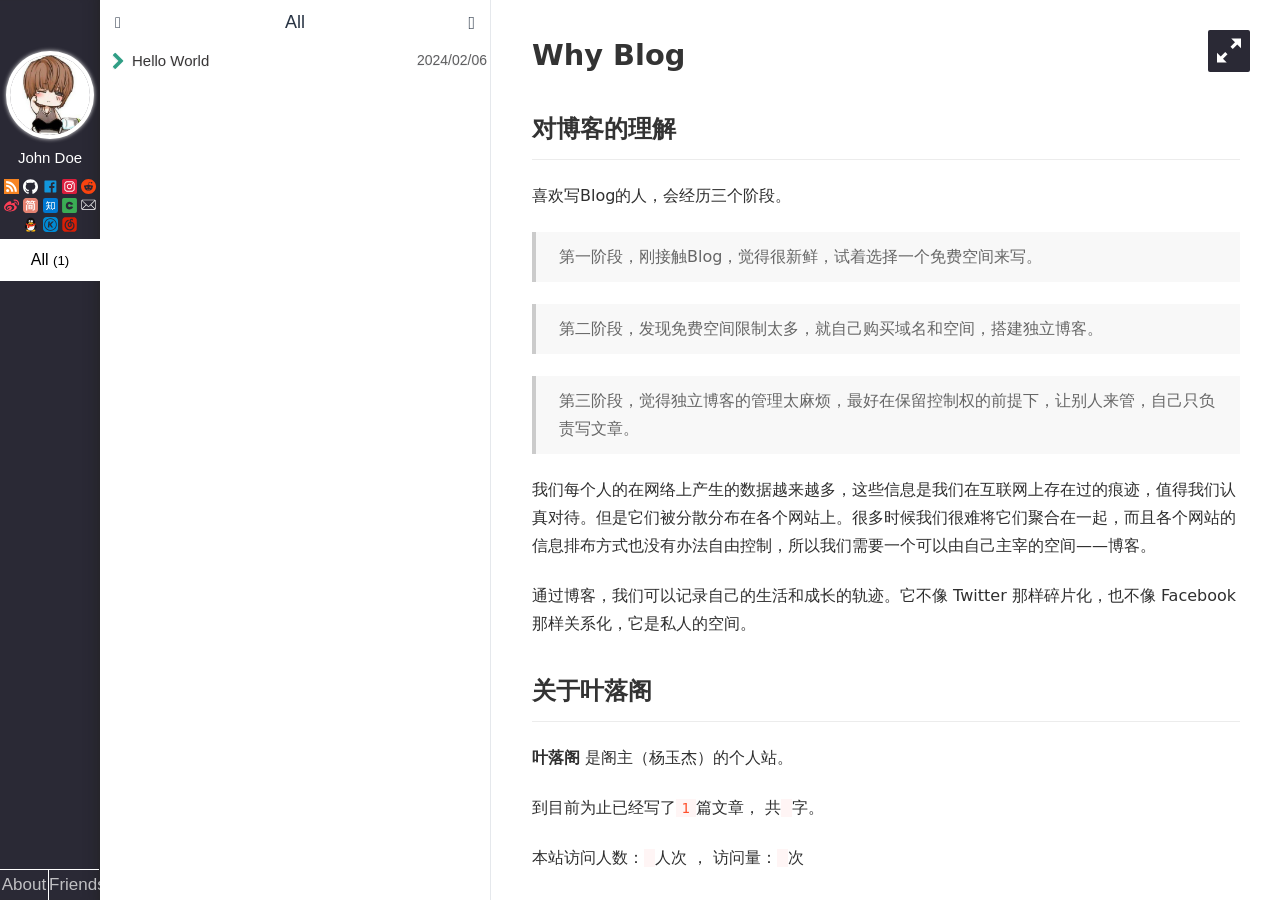
==== commit 7bfb5bcf: "Site updated: 2024-02-17 21:38:12" ====
(no text change in the page or its own stylesheets)
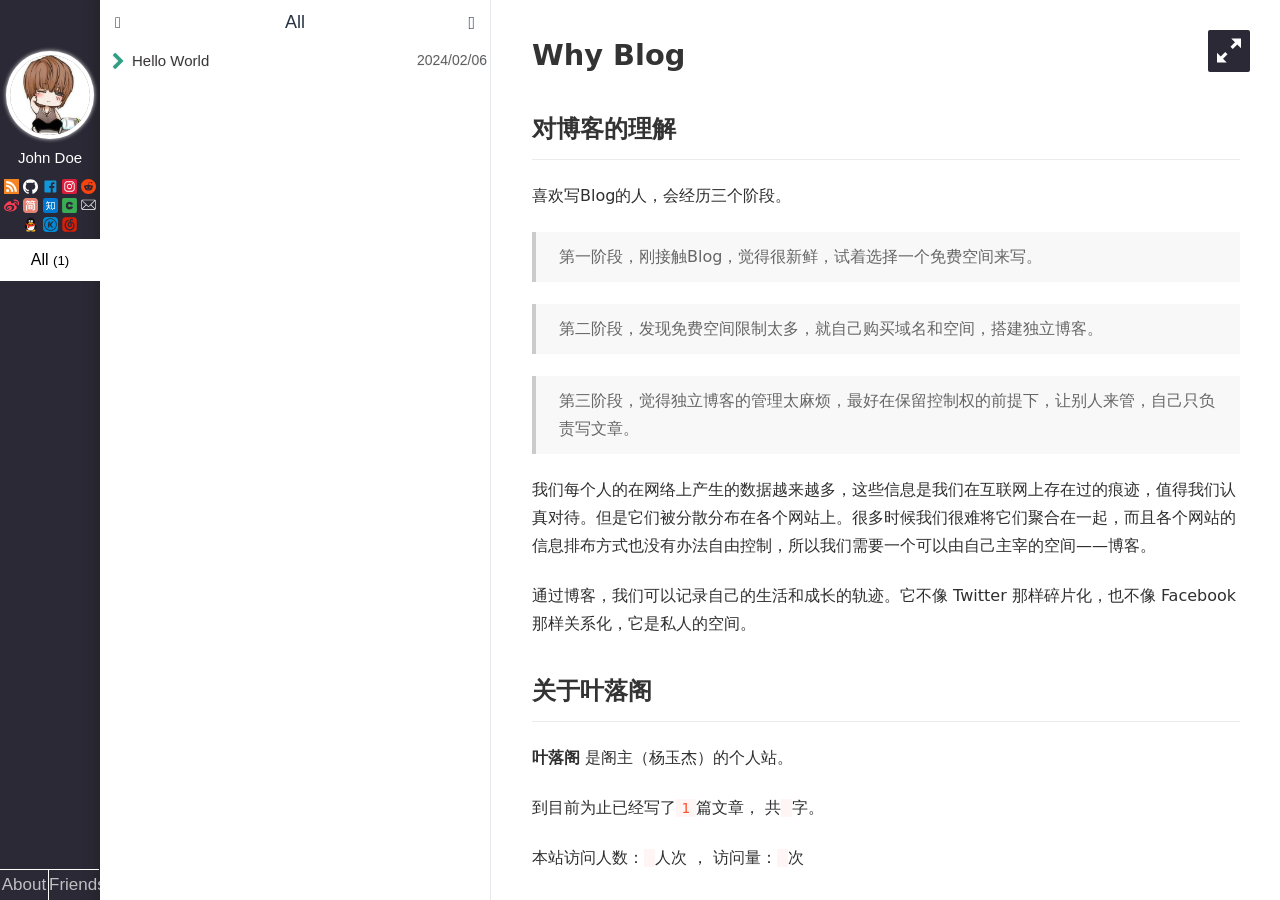
==== commit 673f05ed: "Site updated: 2024-02-17 21:44:41" ====
--- a/archives/index.html
+++ b/archives/index.html
@@ -6,11 +6,15 @@
   <meta name="keywords" content="">
   <meta name="description" content="Hexo">
     <meta name="viewport" content="width=device-width, initial-scale=1, maximum-scale=1">
-<meta property="og:type" content="website">
-<meta property="og:title" content="Hexo">
-<meta property="og:url" content="http://example.com/index.html">
+<meta name="description" content="Welcome to Hexo! This is your very first post. Check documentation for more info. If you get any problems when using Hexo, you can find the answer in troubleshooting or you can ask me on GitHub. Quick">
+<meta property="og:type" content="article">
+<meta property="og:title" content="Hello World">
+<meta property="og:url" content="http://example.com/2024/02/06/hello-world/index.html">
 <meta property="og:site_name" content="Hexo">
+<meta property="og:description" content="Welcome to Hexo! This is your very first post. Check documentation for more info. If you get any problems when using Hexo, you can find the answer in troubleshooting or you can ask me on GitHub. Quick">
 <meta property="og:locale" content="en_US">
+<meta property="article:published_time" content="2024-02-06T13:09:57.554Z">
+<meta property="article:modified_time" content="2024-02-06T13:09:57.554Z">
 <meta property="article:author" content="John Doe">
 <meta name="twitter:card" content="summary">
 
@@ -401,7 +405,7 @@
     </div>
 </div>
 <div class="full-toc">
-    <button class="full" data-title="切换全屏 快捷键 s"><span class="min mobile"></span></button>
+    <button class="full" data-title="切换全屏 快捷键 s"><span class="min "></span></button>
 <a class="" id="rocket" ></a>
 
 </div>
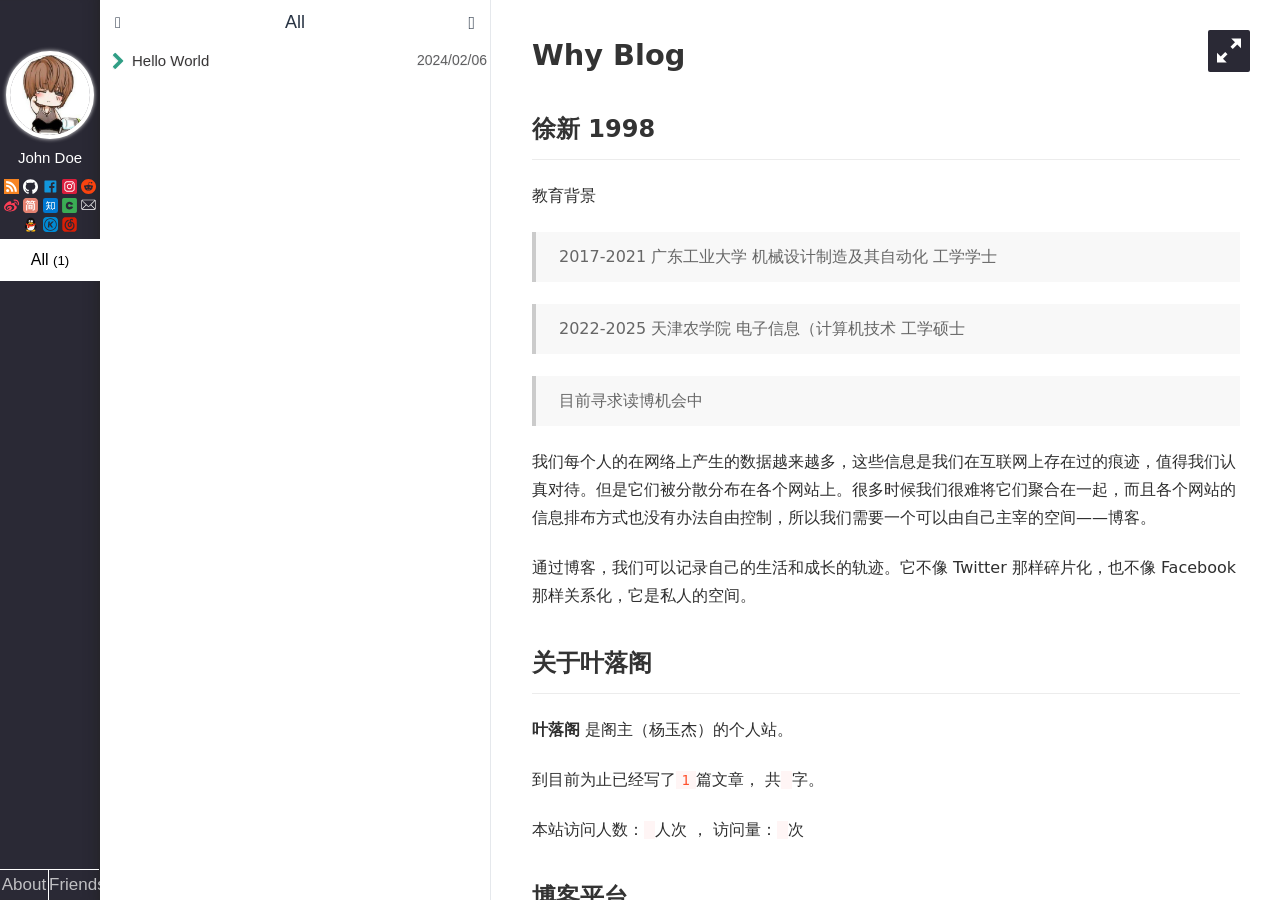
==== commit 31a39318: "Update index.html" ====
--- a/archives/index.html
+++ b/archives/index.html
@@ -326,7 +326,7 @@
            href="/2024/02/06/hello-world/"
            data-tag=""
            data-author="" >
-            <span class="post-title" title="Hello World">Hello World</span>
+            <span class="post-title" title="徐新">Hello World</span>
             <span class="post-date" title="2024-02-06 21:09:57">2024/02/06</span>
         </a>
         
@@ -364,15 +364,15 @@
     }
 </style>
 </div>
-            <h1 id="Why-Blog"><a href="#Why-Blog" class="headerlink" title="Why Blog"></a>Why Blog</h1><h2 id="对博客的理解"><a href="#对博客的理解" class="headerlink" title="对博客的理解"></a>对博客的理解</h2><p>喜欢写Blog的人，会经历三个阶段。</p>
+            <h1 id="个人简历"><a href="#个人简历g" class="headerlink" title="个人简历"></a>Why Blog</h1><h2 id="徐新  1998"><a href="#徐新  1998" class="headerlink" title="徐新  1998"></a>徐新  1998</h2><p>教育背景</p>
 <blockquote>
-<p>第一阶段，刚接触Blog，觉得很新鲜，试着选择一个免费空间来写。</p>
+<p>2017-2021  广东工业大学   机械设计制造及其自动化    工学学士</p>
 </blockquote>
 <blockquote>
-<p>第二阶段，发现免费空间限制太多，就自己购买域名和空间，搭建独立博客。</p>
+<p>2022-2025  天津农学院      电子信息（计算机技术     工学硕士</p>
 </blockquote>
 <blockquote>
-<p>第三阶段，觉得独立博客的管理太麻烦，最好在保留控制权的前提下，让别人来管，自己只负责写文章。</p>
+<p>目前寻求读博机会中</p>
 </blockquote>
 <p>我们每个人的在网络上产生的数据越来越多，这些信息是我们在互联网上存在过的痕迹，值得我们认真对待。但是它们被分散分布在各个网站上。很多时候我们很难将它们聚合在一起，而且各个网站的信息排布方式也没有办法自由控制，所以我们需要一个可以由自己主宰的空间——博客。</p>
 <p>通过博客，我们可以记录自己的生活和成长的轨迹。它不像 Twitter 那样碎片化，也不像 Facebook 那样关系化，它是私人的空间。</p>
